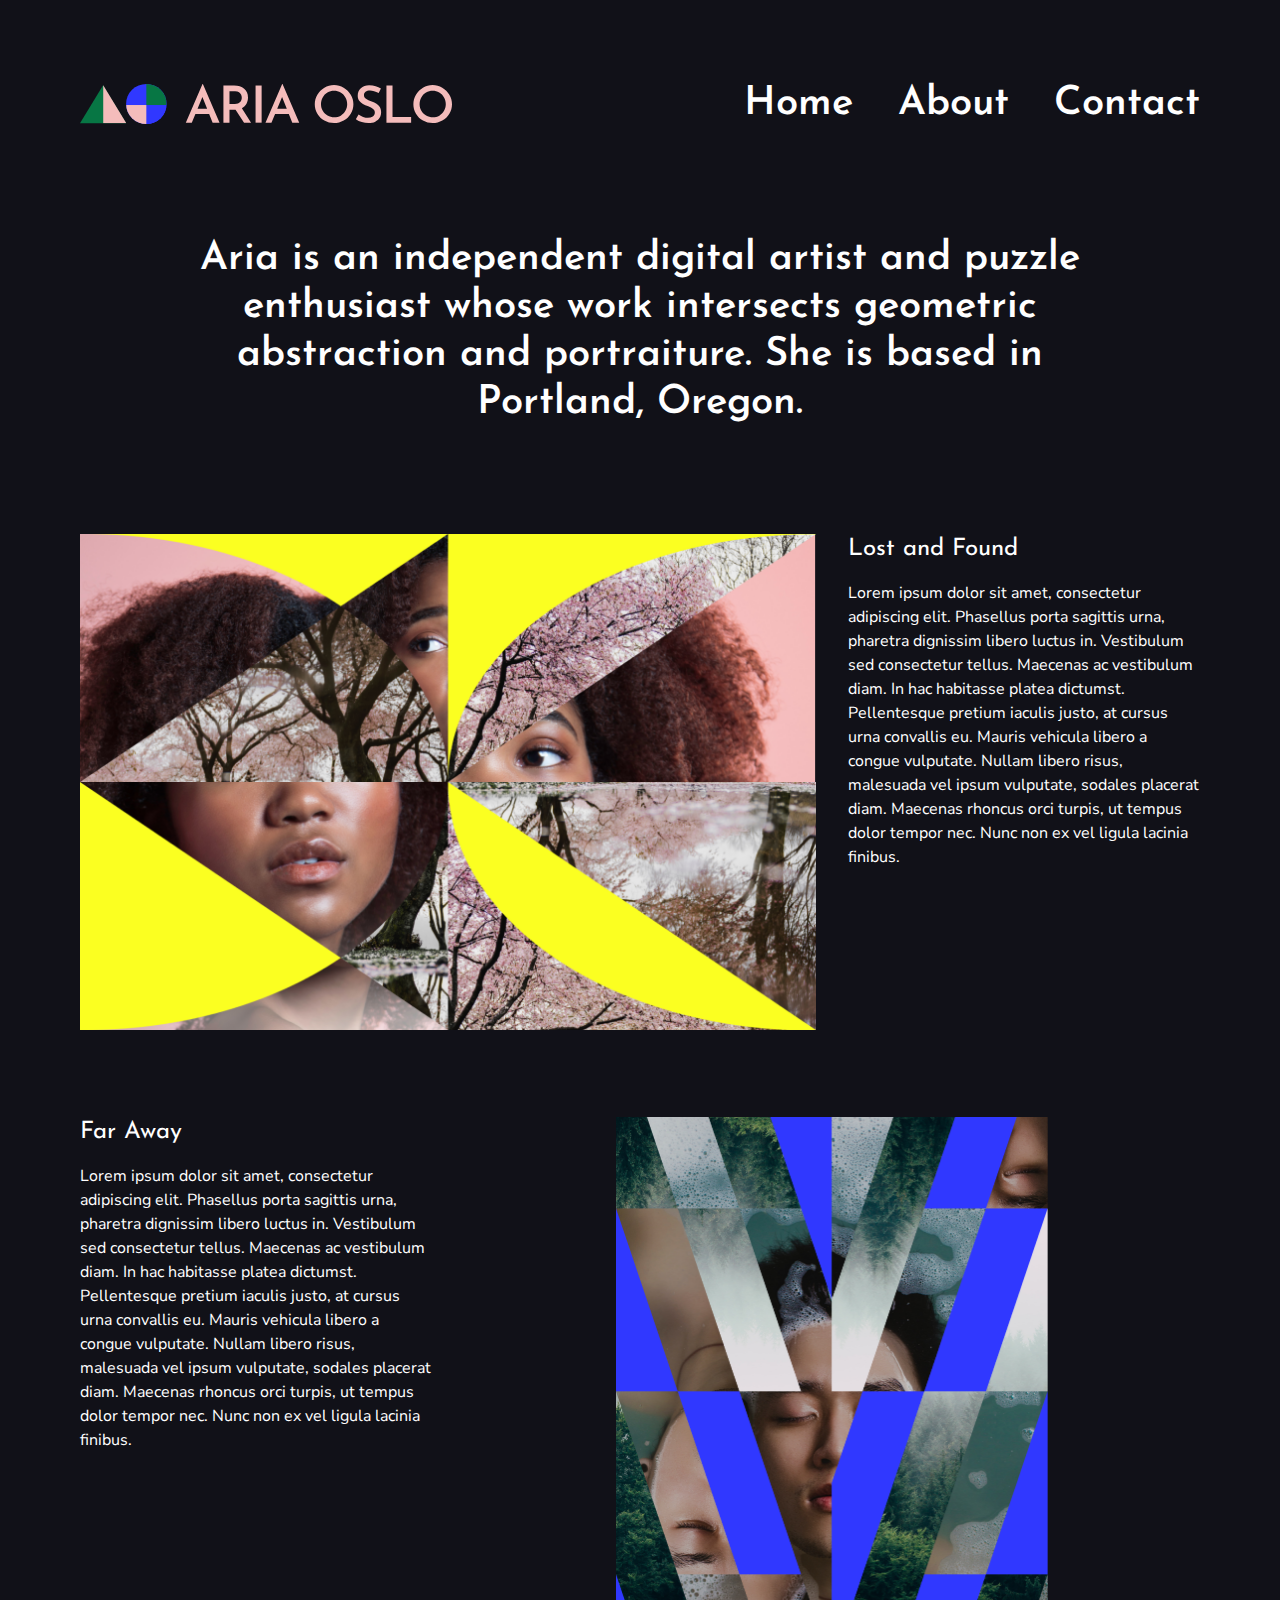
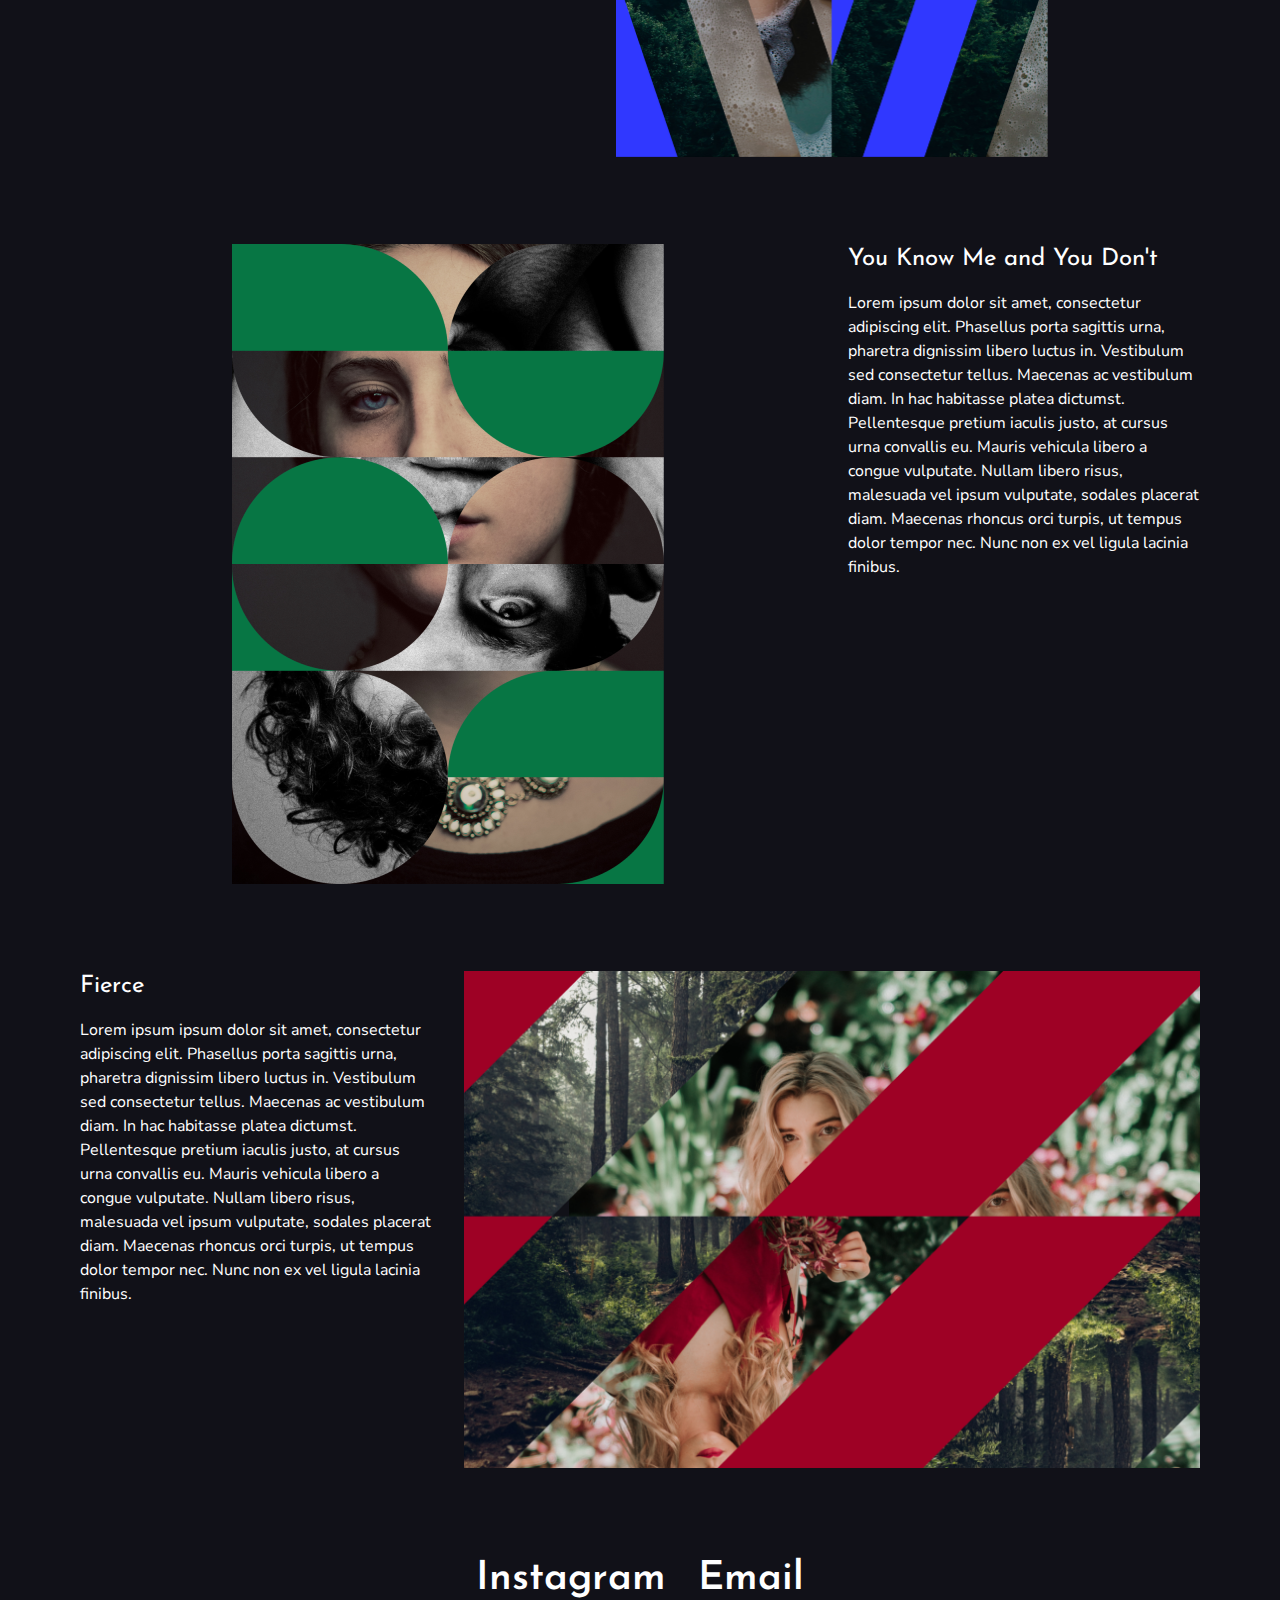
==== index.html @ 64ddd9f3 "comment out base css" ====
<!DOCTYPE html>
<html lang="en">
<head>
    <meta charset="UTF-8">
    <meta name="viewport" content="width=device-width, initial-scale=1.0">
    <title>Aria Oslo</title>
    <link rel="stylesheet" href="css/style.css">
    <!-- <link rel="stylesheet" href="css/_base.css"> -->
    <link rel="preconnect" href="https://fonts.googleapis.com">
    <link rel="preconnect" href="https://fonts.gstatic.com" crossorigin>
    <link href="https://fonts.googleapis.com/css2?family=Josefin+Sans:ital,wght@0,100..700;1,100..700&display=swap" rel="stylesheet">
    <link href="https://fonts.googleapis.com/css2?family=Nunito+Sans:ital,opsz,wght@0,6..12,200..1000;1,6..12,200..1000&display=swap" rel="stylesheet">
</head>
   
<body>
    <header>
        <img src="images/site-logo.svg" alt="Aria Oslo Logo">

        <nav>
            <a href="index.html">Home</a>
            <a href="about.html">About</a>  
            <a href="contact.html">Contact</a>
        </nav>

    </header>
    
    
    <section>
        <h1>Aria is an independent digital artist and puzzle enthusiast whose work intersects geometric abstraction and portraiture. She is based in Portland, Oregon.</h1>
    </section>

    <section class="project">
        <div class="artwork"><img src="images/lost-found.png"></div>
        <div class="description">
            <h2>Lost and Found</h2>
            <p>Lorem ipsum dolor sit amet, consectetur adipiscing elit. Phasellus porta sagittis urna, pharetra dignissim libero luctus in. Vestibulum sed consectetur tellus. Maecenas ac vestibulum diam. In hac habitasse platea dictumst. Pellentesque pretium iaculis justo, at cursus urna convallis eu. Mauris vehicula libero a congue vulputate. Nullam libero risus, malesuada vel ipsum vulputate, sodales placerat diam. Maecenas rhoncus orci turpis, ut tempus dolor tempor nec. Nunc non ex vel ligula lacinia finibus.</p>
        </div>
    </section>

    <section class="project project-alt">
        <div class="artwork"><img src="images/far-away.png"></div>
        <div class="description">
            <h2>Far Away</h2>
            <p>Lorem ipsum dolor sit amet, consectetur adipiscing elit. Phasellus porta sagittis urna, pharetra dignissim libero luctus in. Vestibulum sed consectetur tellus. Maecenas ac vestibulum diam. In hac habitasse platea dictumst. Pellentesque pretium iaculis justo, at cursus urna convallis eu. Mauris vehicula libero a congue vulputate. Nullam libero risus, malesuada vel ipsum vulputate, sodales placerat diam. Maecenas rhoncus orci turpis, ut tempus dolor tempor nec. Nunc non ex vel ligula lacinia finibus.</p>
        </div>
    </section>

    <section class="project">
        <div class="artwork"><img src="images/you-know-me.png"></div>
        <div class="description">
            <h2>You Know Me and You Don't</h2>
            <p>Lorem ipsum dolor sit amet, consectetur adipiscing elit. Phasellus porta sagittis urna, pharetra dignissim libero luctus in. Vestibulum sed consectetur tellus. Maecenas ac vestibulum diam. In hac habitasse platea dictumst. Pellentesque pretium iaculis justo, at cursus urna convallis eu. Mauris vehicula libero a congue vulputate. Nullam libero risus, malesuada vel ipsum vulputate, sodales placerat diam. Maecenas rhoncus orci turpis, ut tempus dolor tempor nec. Nunc non ex vel ligula lacinia finibus.</p>
        </div>
    </section>

    <section class="project project-alt">
        <div class="artwork"><img src="images/fierce.png"></div>
        <div class="description">
            <h2>Fierce</h2>
            <p>Lorem ipsum ipsum dolor sit amet, consectetur adipiscing elit. Phasellus porta sagittis urna, pharetra dignissim libero luctus in. Vestibulum sed consectetur tellus. Maecenas ac vestibulum diam. In hac habitasse platea dictumst. Pellentesque pretium iaculis justo, at cursus urna convallis eu. Mauris vehicula libero a congue vulputate. Nullam libero risus, malesuada vel ipsum vulputate, sodales placerat diam. Maecenas rhoncus orci turpis, ut tempus dolor tempor nec. Nunc non ex vel ligula lacinia finibus.</p>
        </div>
    </section>



    <footer>
        <a href="https://www.instagram.com/susannedevlin">Instagram</a>
        <a href="mailto:aria.oslo@gmail.com">Email</a>
    </footer>


</body>
</html>
---- css/style.css ----
body {
    font-family: Nunito Sans;
    font-size: 16px;
    line-height: 1.5;

    background-color: #111118;
    color: #ffffff;
    margin: 80px auto 48px auto;
    width: 1120px;
}

header {
    /* We are targetting the 'header' box. We want to give it a flexible layout. */
    display: flex;
    /* This is used to align up and down the page */
    align-items: center;
    /* this is used to equalize space between itens in the header e.g. the logo and the nav container */
    justify-content: space-between;
    /* This can be a row or a column. We're using a row for the header */
    /* flex-direction: row; */

}

h1, nav, footer {
    font-family: Josefin Sans;
    font-size: 40px;
    font-weight: 600;
    line-height: 1.2;
}

h2 {
    font-family: Josefin Sans;
    font-size: 24px;
    font-weight: 400;
    line-height: 1.3;
    margin: 0 0 16px 0;
}


a {
    color: #ffffff;
    text-decoration: none;
    margin: 0 0 0 32px;
    transition: color 0.3s;
}

a:hover {
    /* To select a state in css use a colon. This line impacts navs when they're in a hover state */
    color: #f4bcbb;
}

section {
    margin: 80px 0 80px 0;
    display: grid;
    /* This is based on Figma design. Gutter is 32, Grid is 12 columns, each one is exactly the same hence 1 fr  */
    grid-template-columns: repeat(12, 1fr);
    /* As above, this is the gutter */
    gap: 32px 32px;
    /* by default, grids will always go to the next line, but if there's space, this will squeeze things in */
    grid-auto-flow: dense;
}

section h1 {
    /* From Figma, we want this h1 to go across 10 columns and also start at column 2 and span across 10 */
    grid-column: 2 / span 10;
    text-align: center;
    /* Using background colour helps check the alignment and determine which column to start at */
    /* background-color: red; */
}

section.project div.artwork {
    grid-column: 1 / span 8;
    /* text-align is working here for the images */
    text-align: center;
}

section.project div.description {
    grid-column: 9 / span 4;
}

section.project img {
    max-width: 100%;
    max-height: 640px;
}

section.project-alt div.artwork {
    grid-column: 5 / span 8;
}

section.project-alt div.description {
    grid-column: 1 / span 4;
}

section.project-alt img {
    max-width: 100%;
    max-height: 640px;
}

section.about div.photo {
    grid-column: 1 / span 6;
}

section.about div.description {
    grid-column: 7 / span 6;
}

section.about img {
    max-width: 100%;
}

section.about h1 {
    margin: 0;
    text-align: left;
}

section.about p {
    margin: 16px 0 16px 0;
}

section.contact div.form {
    grid-column: 4 / span 6;
}

footer {
    display: flex;
    /* The below aligns items in the middle of the footer */
    align-items: center;
    /* The below aligns the content in the middle of the page*/
    justify-content: center;
}

footer a {
    /* This overrides the margin in the nav and makes it completely centered */
    /* We use 16px because it's half and half to equal the 32px in the margin */
    margin: 0 16px 0 16px;
}
---- css/_base.css ----
html, body, div, span, applet, object, iframe,
h1, h2, h3, h4, h5, h6, p, blockquote, pre,
a, abbr, acronym, address, big, cite, code,
del, dfn, em, img, ins, kbd, q, s, samp,
small, strike, strong, sub, sup, tt, var,
b, u, i, center,
dl, dt, dd, ol, ul, li,
fieldset, form, label, legend,
table, caption, tbody, tfoot, thead, tr, th, td,
article, aside, canvas, details, embed,
figure, figcaption, footer, header, hgroup,
menu, nav, output, ruby, section, summary,
time, mark, audio, video {
  margin: 0;
  padding: 0;
  border: 0;
  font-size: 100%;
  font: inherit;
  vertical-align: baseline;
}

article, aside, details, figcaption, figure,
footer, header, hgroup, menu, nav, section {
  display: block;
}
body {
  line-height: 1;
}
ol, ul {
  list-style: none;
}
blockquote, q {
  quotes: none;
}
blockquote:before, blockquote:after,
q:before, q:after {
  content: '';
  content: none;
}
table {
  border-collapse: collapse;
  border-spacing: 0;
}

img, iframe {
  vertical-align: bottom;
  max-width: 100%;
}

input, textarea, select {
  font: inherit;
}

* {
  -webkit-box-sizing: border-box;
  -moz-box-sizing: border-box;
  box-sizing: border-box;
  -webkit-font-smoothing: antialiased;
  -moz-osx-font-smoothing: grayscale;
  text-rendering: optimizeLegibility;
}
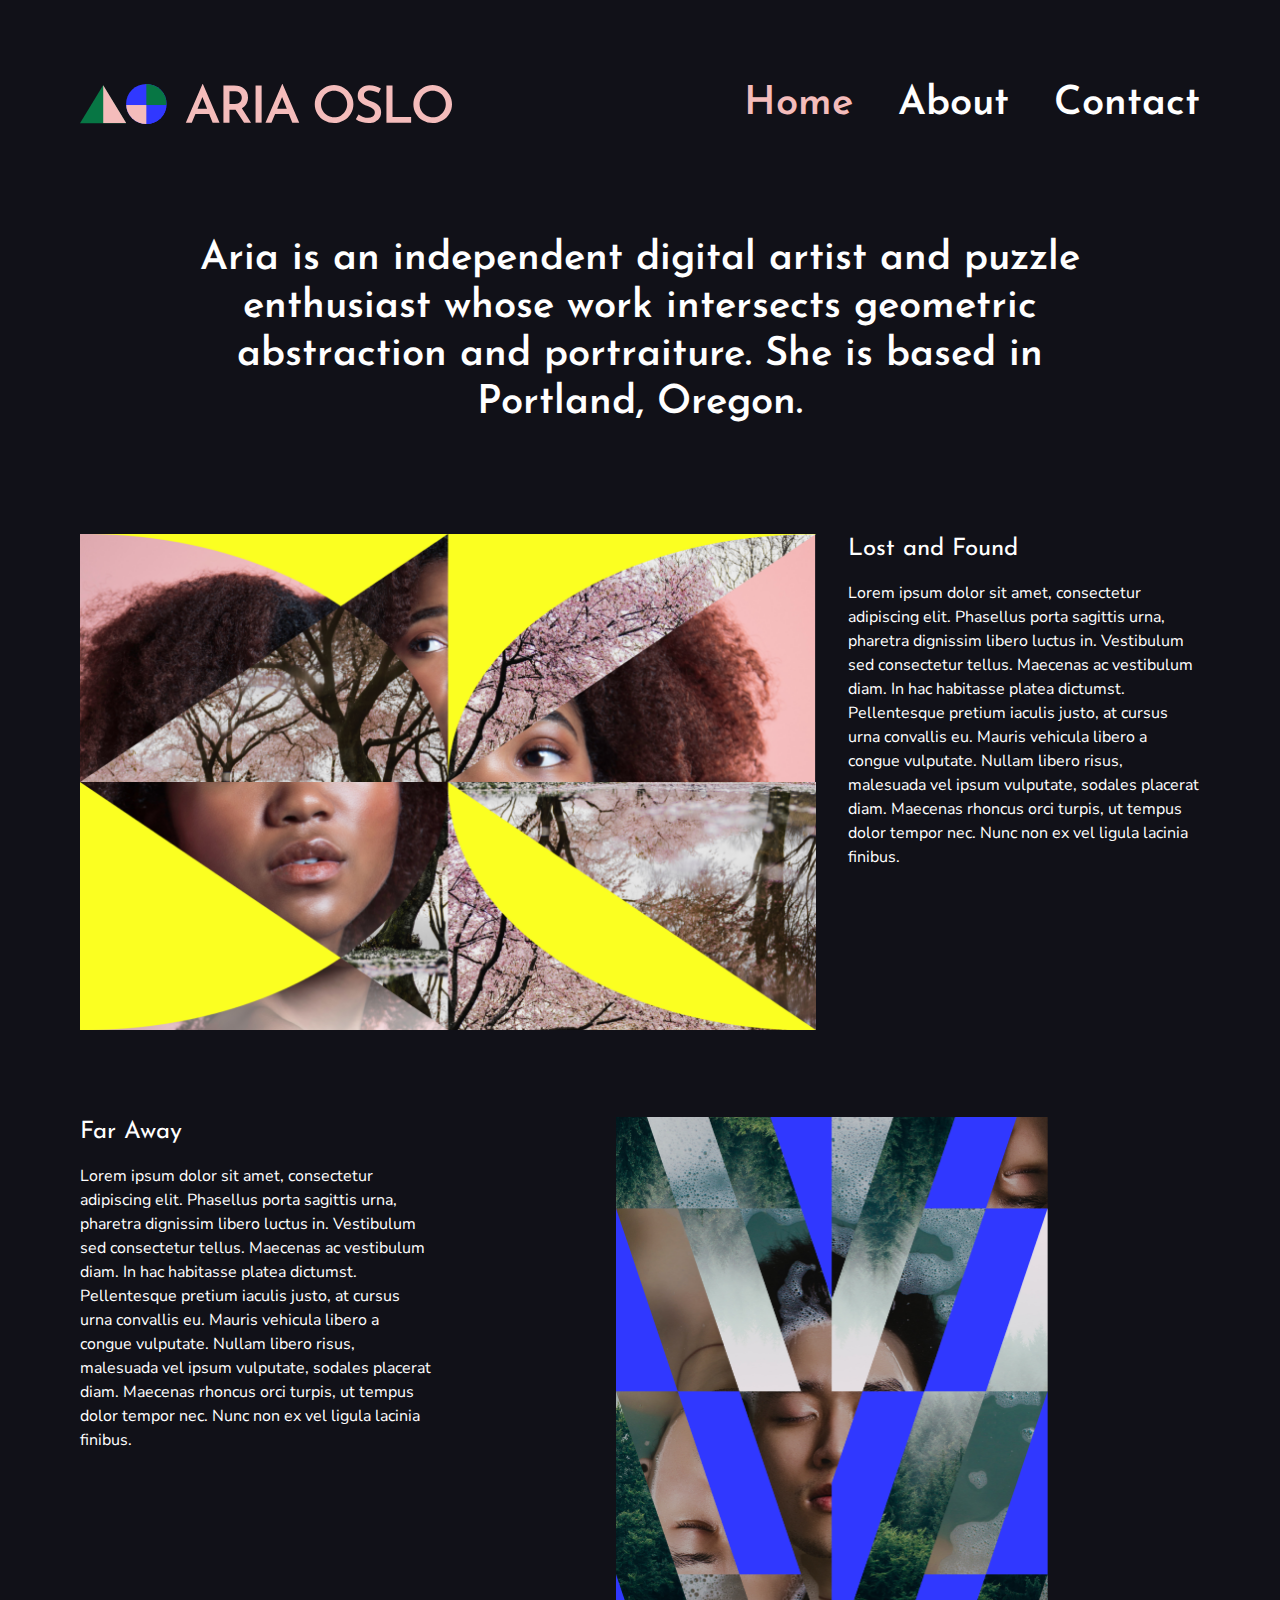
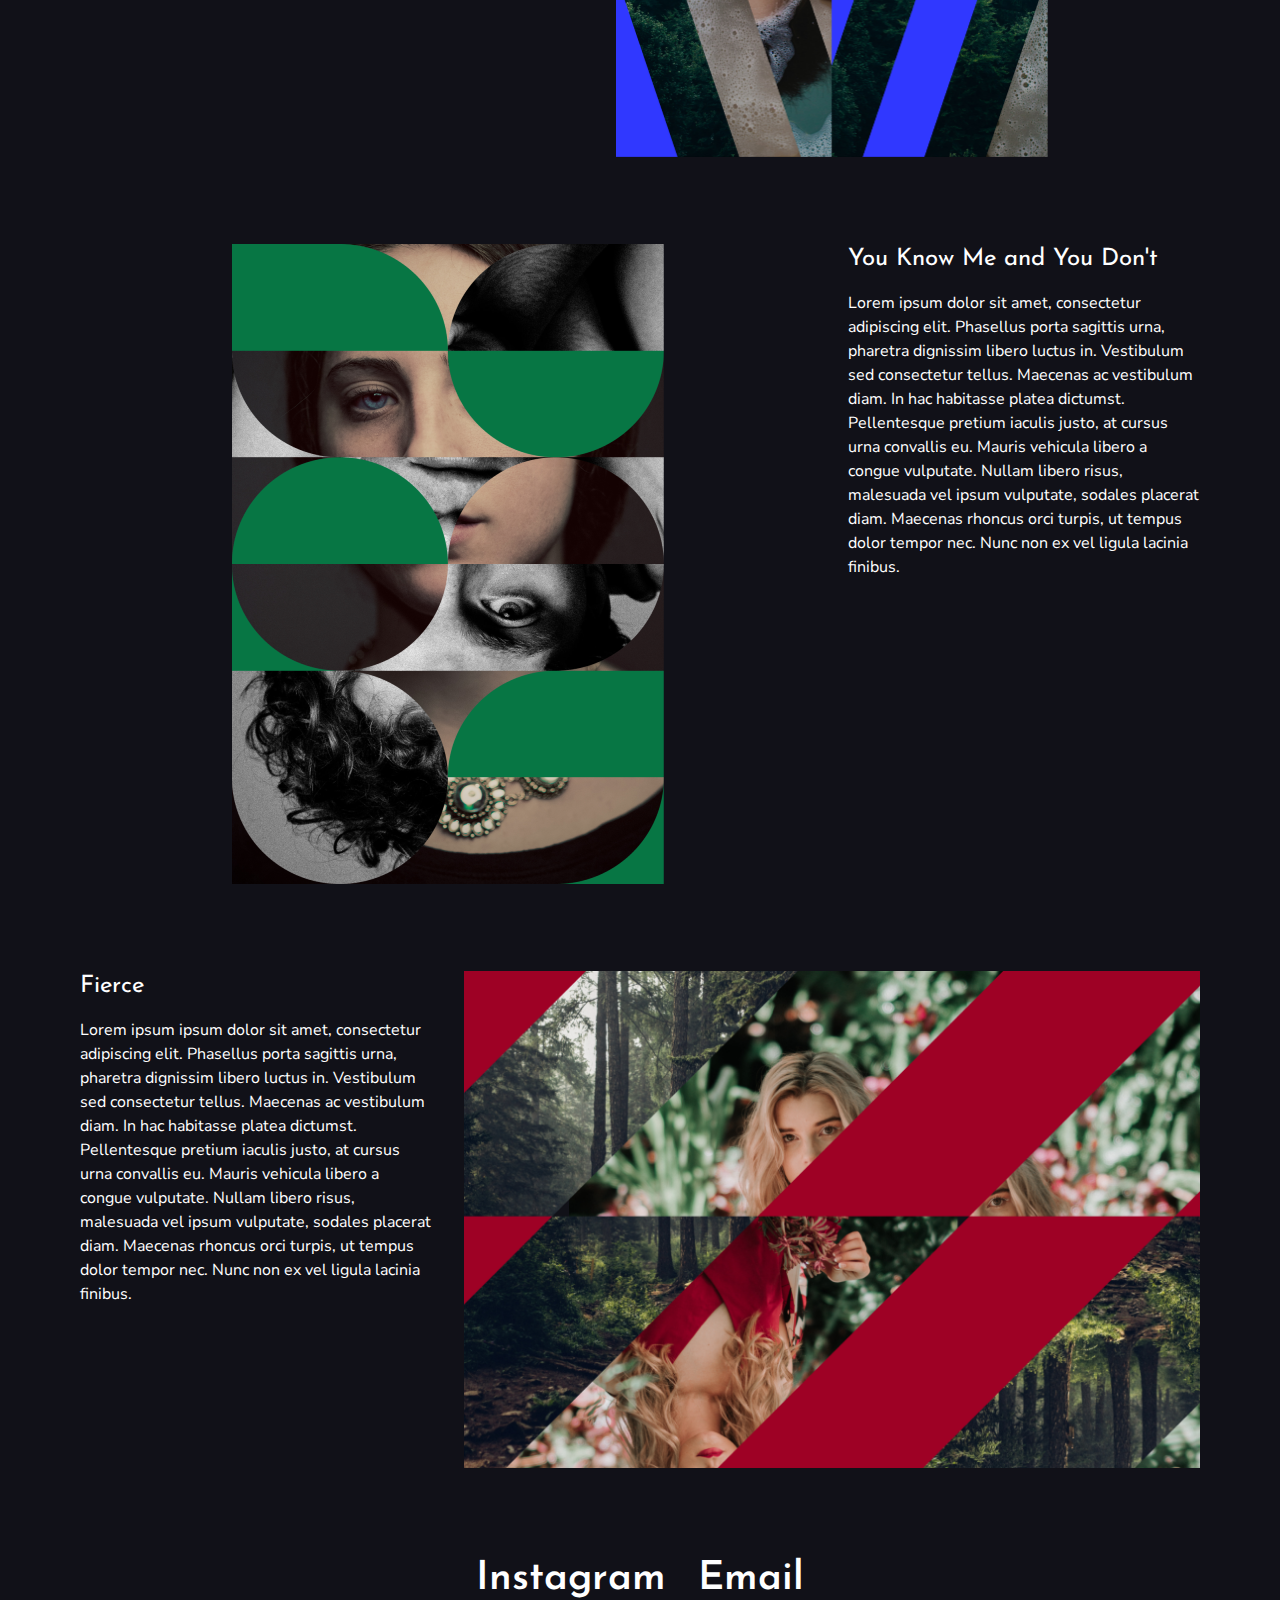
==== commit f46cb745: "update" ====
--- a/index.html
+++ b/index.html
@@ -17,7 +17,7 @@
         <img src="images/site-logo.svg" alt="Aria Oslo Logo">
 
         <nav>
-            <a href="index.html">Home</a>
+            <a href="index.html" class="selected">Home</a>
             <a href="about.html">About</a>  
             <a href="contact.html">Contact</a>
         </nav>
--- a/css/style.css
+++ b/css/style.css
@@ -44,7 +44,7 @@
     transition: color 0.3s;
 }
 
-a:hover {
+a:hover, a.selected {
     /* To select a state in css use a colon. This line impacts navs when they're in a hover state */
     color: #f4bcbb;
 }
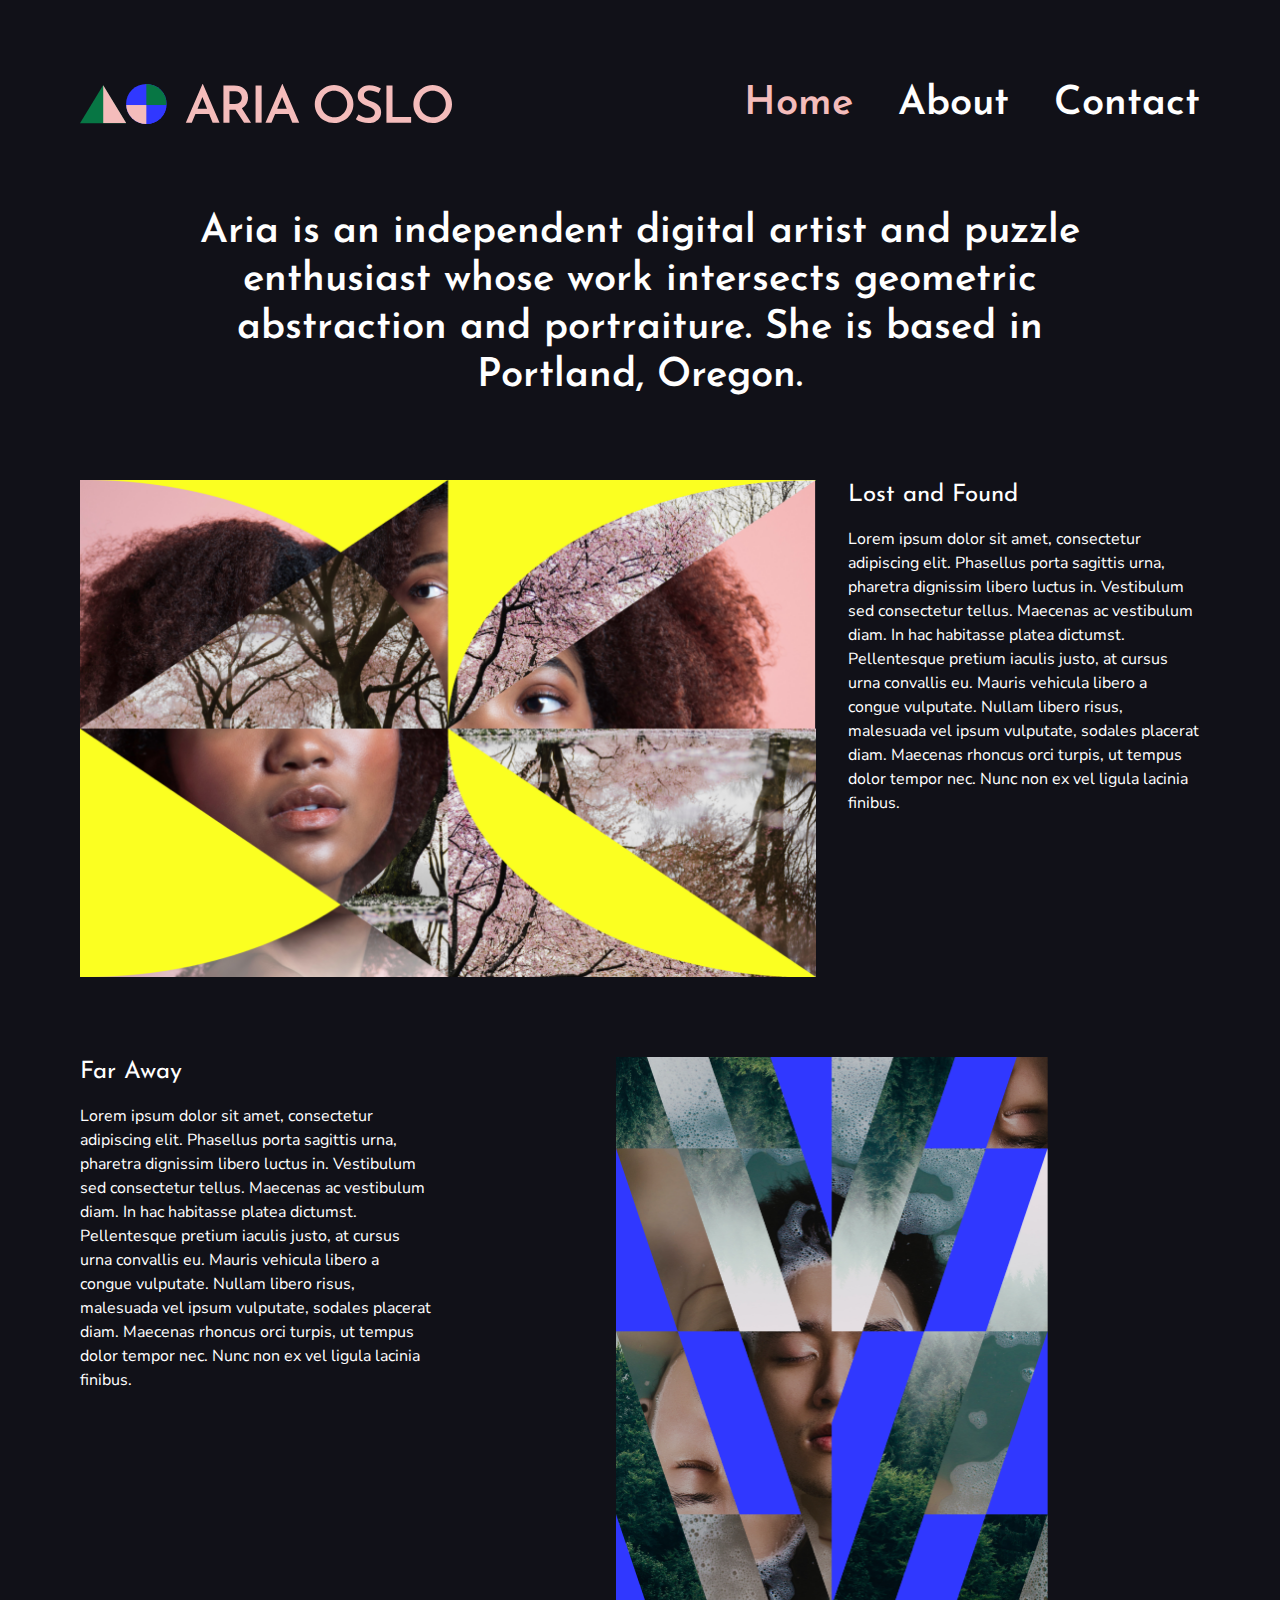
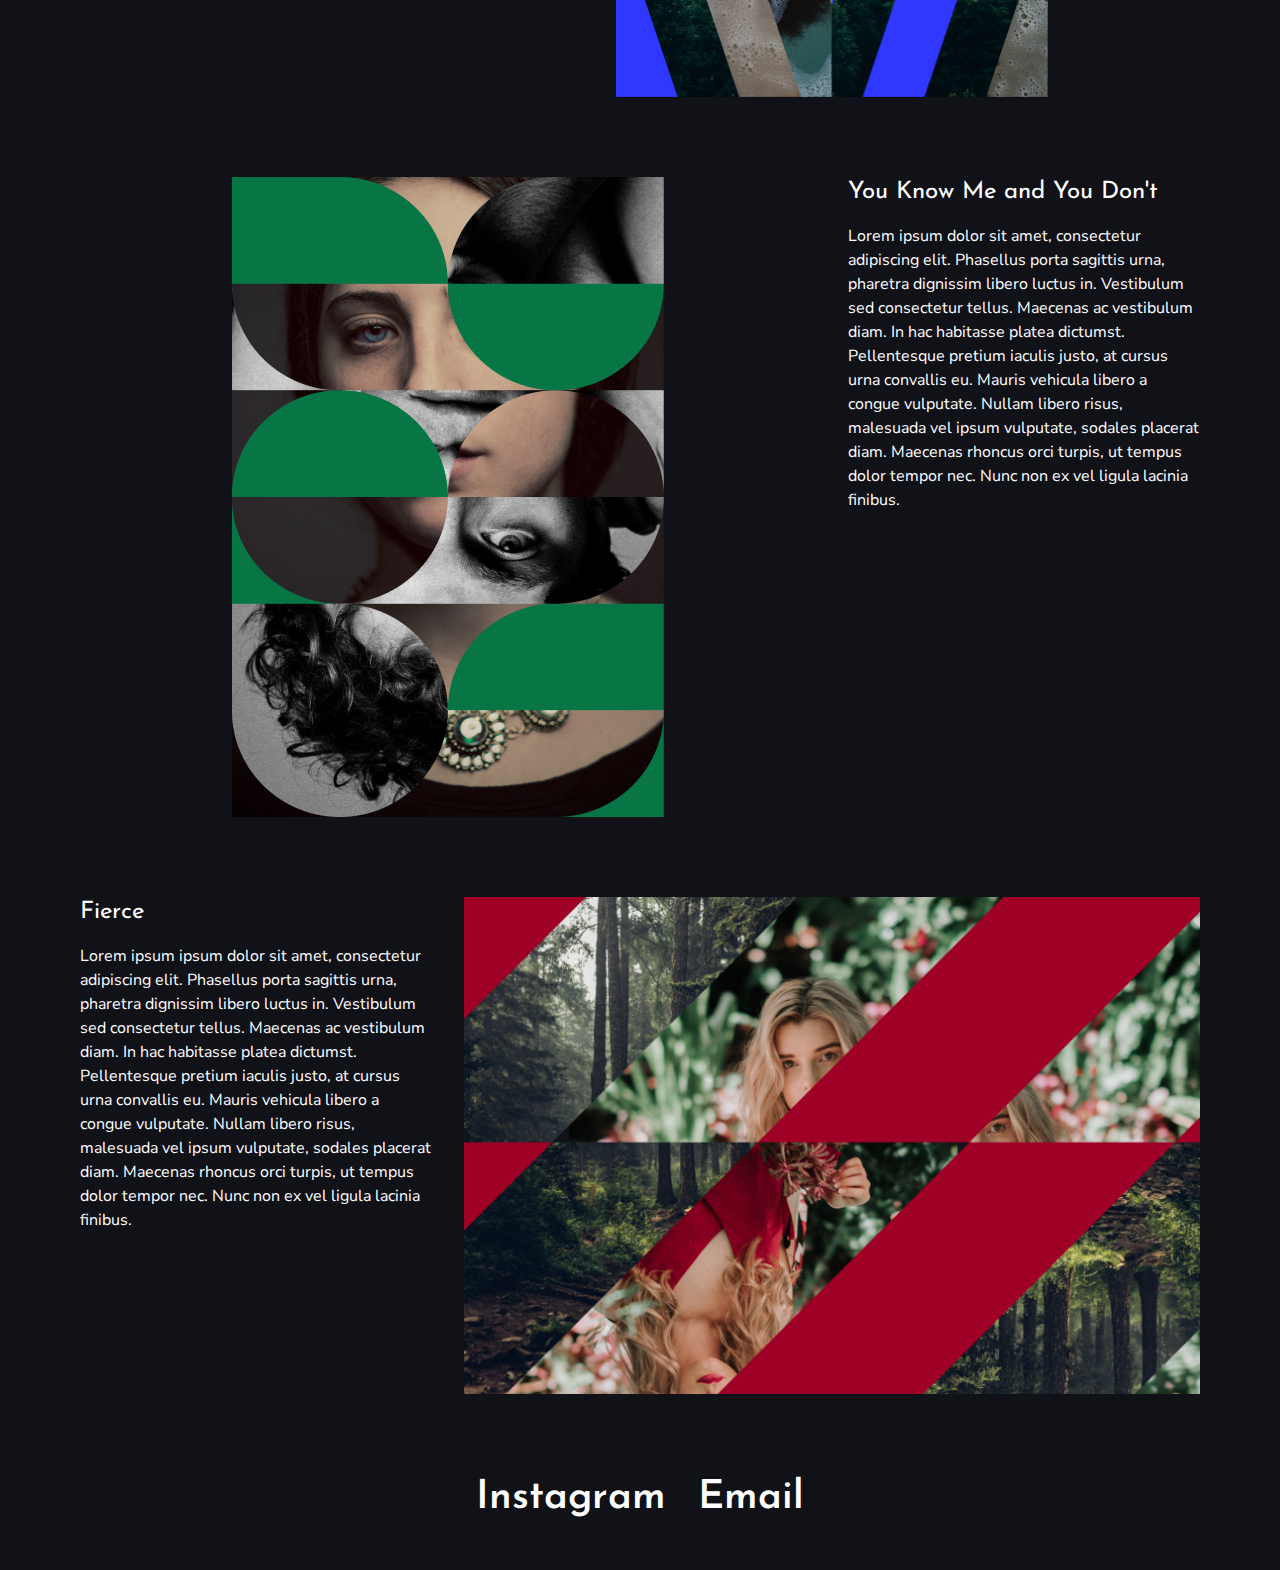
==== commit 1f6d78a1: "base sheet added back" ====
--- a/index.html
+++ b/index.html
@@ -4,6 +4,7 @@
     <meta charset="UTF-8">
     <meta name="viewport" content="width=device-width, initial-scale=1.0">
     <title>Aria Oslo</title>
+    <link rel="stylesheet" href="css/_base.css">
     <link rel="stylesheet" href="css/style.css">
     <!-- <link rel="stylesheet" href="css/_base.css"> -->
     <link rel="preconnect" href="https://fonts.googleapis.com">
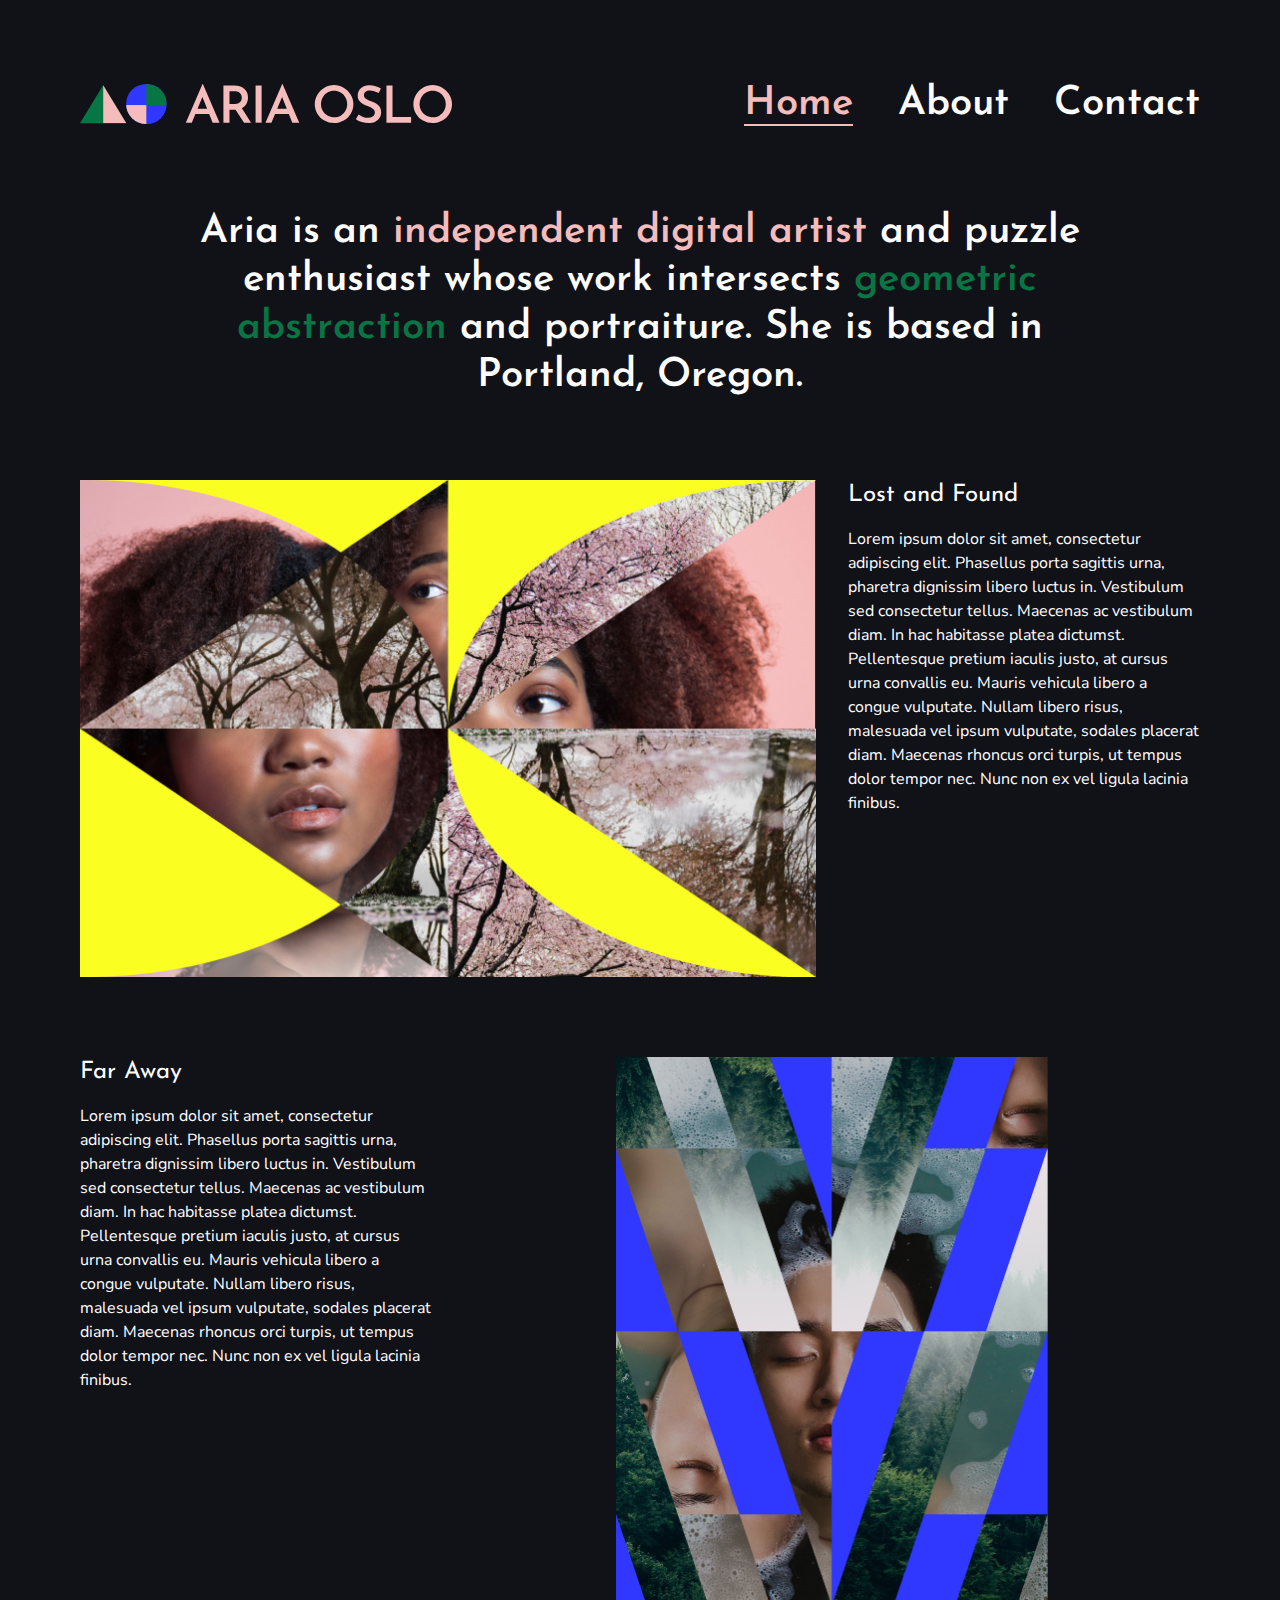
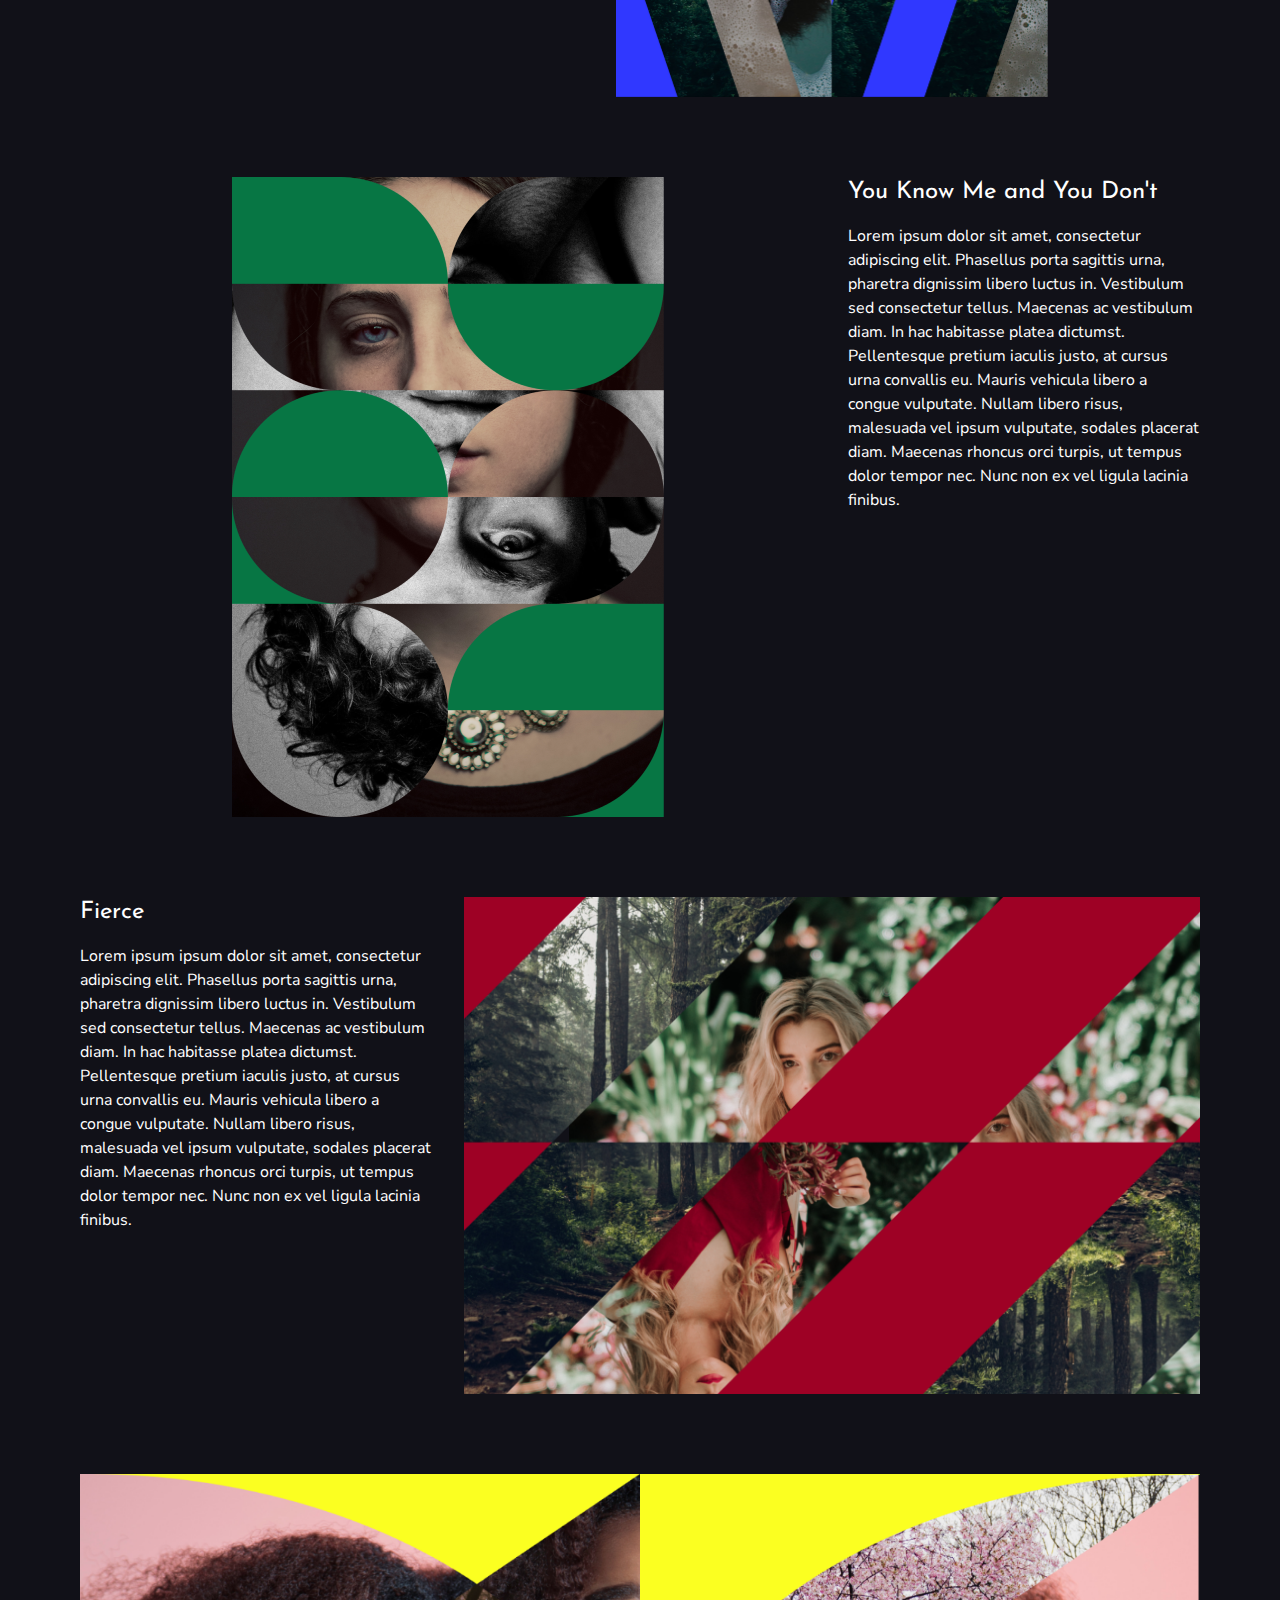
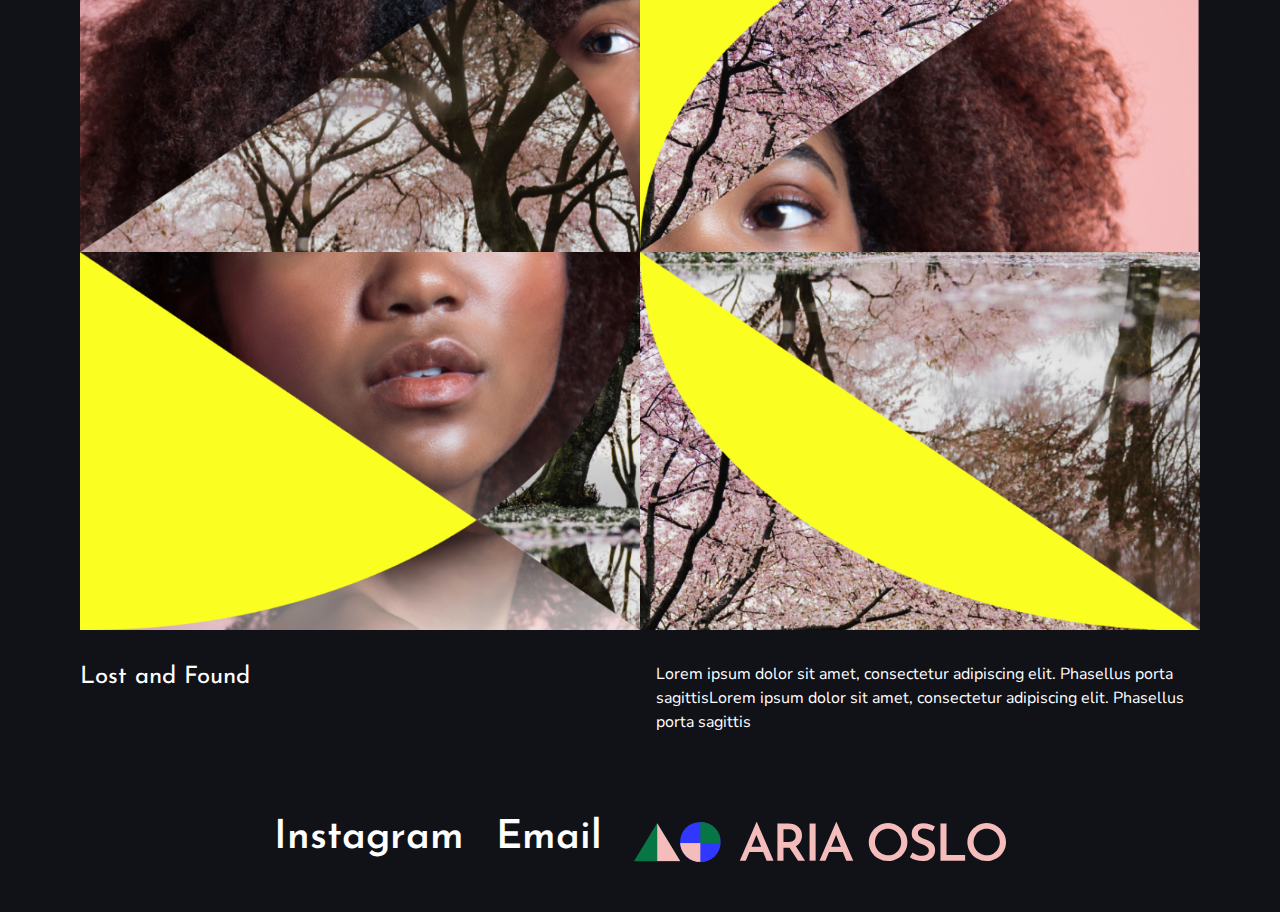
==== commit b418fc7a: "updates" ====
--- a/index.html
+++ b/index.html
@@ -27,7 +27,7 @@
     
     
     <section>
-        <h1>Aria is an independent digital artist and puzzle enthusiast whose work intersects geometric abstraction and portraiture. She is based in Portland, Oregon.</h1>
+        <h1>Aria is an <span>independent digital artist</span> and puzzle enthusiast whose work intersects <span class="geometric">geometric abstraction</span> and portraiture. She is based in Portland, Oregon.</h1>
     </section>
 
     <section class="project">
@@ -62,11 +62,25 @@
         </div>
     </section>
 
+    <!-- /* variation2 to group elements in 3, e.g. Alice's layout */ -->
+     <section class="alice-layout">
+        <img src="images/lost-found.png">
+        <h2>Lost and Found</h2>
+
+        <div>
+            <p>Lorem ipsum dolor sit amet, consectetur adipiscing elit. Phasellus porta sagittisLorem ipsum dolor sit amet, consectetur adipiscing elit. Phasellus porta sagittis</p>
+        </div>
+     </section>
+
 
 
     <footer>
         <a href="https://www.instagram.com/susannedevlin">Instagram</a>
         <a href="mailto:aria.oslo@gmail.com">Email</a>
+        <!-- variation3 change footer text to social icon -->
+        <a href="www.instagram.com">
+            <img src="images/site-logo.svg" alt="Instagram Icon">
+        </a>
     </footer>
 
 
--- a/css/style.css
+++ b/css/style.css
@@ -1,136 +1,270 @@
 body {
-    font-family: Nunito Sans;
-    font-size: 16px;
-    line-height: 1.5;
-
-    background-color: #111118;
-    color: #ffffff;
-    margin: 80px auto 48px auto;
-    width: 1120px;
+  font-family: Nunito Sans;
+  font-size: 16px;
+  line-height: 1.5;
+
+  background-color: #111118;
+  color: #ffffff;
+  margin: 80px auto 48px auto;
+  width: 1120px;
 }
 
 header {
-    /* We are targetting the 'header' box. We want to give it a flexible layout. */
+  /* We are targetting the 'header' box. We want to give it a flexible layout. */
+  display: flex;
+  /* This is used to align up and down the page */
+  align-items: center;
+  /* this is used to equalize space between itens in the header e.g. the logo and the nav container */
+  justify-content: space-between;
+  /* This can be a row or a column. We're using a row for the header */
+  /* flex-direction: row; */
+}
+
+h1,
+nav,
+footer {
+  font-family: Josefin Sans;
+  font-size: 40px;
+  font-weight: 600;
+  line-height: 1.2;
+}
+
+h1 span {
+  color: #f4bcbb;
+}
+
+h1 span.geometric {
+  color: #077644;
+}
+
+h2 {
+  font-family: Josefin Sans;
+  font-size: 24px;
+  font-weight: 400;
+  line-height: 1.3;
+  margin: 0 0 16px 0;
+}
+
+a {
+  color: #ffffff;
+  text-decoration: none;
+  margin: 0 0 0 32px;
+  transition: color 0.3s;
+  /* variation1 to add underline on links. the transition can be added to above using a comma */
+  border-bottom: 2px solid transparent;
+  transition: border-bottom 0.3s;
+}
+
+a:hover,
+a.selected {
+  /* To select a state in css use a colon. This line impacts navs when they're in a hover state */
+  color: #f4bcbb;
+  /* variation1 to add underline on links */
+  border-bottom: 2px solid #f4bcbb;
+}
+
+section {
+  margin: 80px 0 80px 0;
+  display: grid;
+  /* This is based on Figma design. Gutter is 32, Grid is 12 columns, each one is exactly the same hence 1 fr  */
+  grid-template-columns: repeat(12, 1fr);
+  /* As above, this is the gutter */
+  gap: 32px 32px;
+  /* by default, grids will always go to the next line, but if there's space, this will squeeze things in */
+  grid-auto-flow: dense;
+}
+
+section h1 {
+  /* From Figma, we want this h1 to go across 10 columns and also start at column 2 and span across 10 */
+  grid-column: 2 / span 10;
+  text-align: center;
+  /* Using background colour helps check the alignment and determine which column to start at */
+  /* background-color: red; */
+}
+
+section.project div.artwork {
+  grid-column: 1 / span 8;
+  /* text-align is working here for the images */
+  text-align: center;
+}
+
+section.project div.description {
+  grid-column: 9 / span 4;
+}
+
+section.project img {
+  max-width: 100%;
+  max-height: 640px;
+}
+
+section.project-alt div.artwork {
+  grid-column: 5 / span 8;
+}
+
+section.project-alt div.description {
+  grid-column: 1 / span 4;
+}
+
+section.project-alt img {
+  max-width: 100%;
+  max-height: 640px;
+}
+
+section.about div.photo {
+  grid-column: 1 / span 6;
+}
+
+section.about div.description {
+  grid-column: 7 / span 6;
+}
+
+section.about img {
+  max-width: 100%;
+}
+
+section.about h1 {
+  margin: 0;
+  text-align: left;
+}
+
+section.about p {
+  margin: 16px 0 16px 0;
+}
+
+section.contact div.form {
+  grid-column: 4 / span 6;
+}
+
+section.contact h1 {
+  text-align: left;
+}
+
+section.alice-layout img {
+  grid-column: 1 / span 12;
+}
+
+section.alice-layout h2 {
+  grid-column: 1 / span 4;
+}
+
+section.alice-layout div {
+  grid-column: 7 / span 6;
+}
+
+footer {
+  display: flex;
+  /* The below aligns items in the middle of the footer */
+  align-items: center;
+  /* The below aligns the content in the middle of the page*/
+  justify-content: center;
+}
+
+footer a {
+  /* This overrides the margin in the nav and makes it completely centered */
+  /* We use 16px because it's half and half to equal the 32px in the margin */
+  margin: 0 16px 0 16px;
+}
+
+input,
+textarea {
+  width: 100%;
+  background-color: #111118;
+  border: 2px solid #ffffff;
+  color: #ffffff;
+  padding: 8px 16px;
+}
+
+label {
+  display: block;
+  margin: 16px 0;
+}
+
+textarea {
+  height: 320px;
+}
+
+button {
+  background-color: salmon;
+  border: none;
+  font-size: 24px;
+  font-family: Josefin Sans;
+  padding: 8px 16px;
+}
+
+input:focus,
+textarea:focus {
+  border: 2px solid salmon;
+}
+
+@media (max-width: 1248px) {
+  /* Put media queries at the bottom of css stylesheet so that they override what's on top. *Cascading */
+  /* The code inside the brackets is doing a 'check'. For example, if the screen size is less than 600px */
+  body {
+    width: auto;
+    margin: 80px 64px 48px 64px;
+  }
+
+  h1,
+  nav,
+  footer {
+    font-size: 24px;
+  }
+}
+
+@media (max-width: 920px) {
+  header {
+    flex-direction: column;
+  }
+
+  nav {
+    margin: 24px 0 0 0;
+  }
+
+  header img {
+    max-width: 300px;
+  }
+
+  header a {
+    margin: 0 16px 0 16px;
+  }
+}
+
+@media (max-width: 660px) {
+  nav a {
+    margin: 8px 0 0 0;
+  }
+
+  section {
+    grid-template-columns: repeat(4, 1fr);
+    gap: 24px 24px;
+    margin: 64px 0 64px 0;
+  }
+
+  section h1,
+  section.project div.artwork,
+  section.project div.description,
+  section.project-alt div.artwork,
+  section.project-alt div.description,
+  section.about div.photo,
+  section.about div.description,
+  section.contact div.form {
+    grid-column: 1 / span 4;
+  }
+}
+
+@media (max-width: 500px) {
+  body {
+    margin: 40px 32px 32px 32px;
+  }
+
+  header img {
+    width: 100%;
+  }
+
+  nav {
     display: flex;
-    /* This is used to align up and down the page */
+    flex-direction: column;
     align-items: center;
-    /* this is used to equalize space between itens in the header e.g. the logo and the nav container */
-    justify-content: space-between;
-    /* This can be a row or a column. We're using a row for the header */
-    /* flex-direction: row; */
-
-}
-
-h1, nav, footer {
-    font-family: Josefin Sans;
-    font-size: 40px;
-    font-weight: 600;
-    line-height: 1.2;
-}
-
-h2 {
-    font-family: Josefin Sans;
-    font-size: 24px;
-    font-weight: 400;
-    line-height: 1.3;
-    margin: 0 0 16px 0;
-}
-
-
-a {
-    color: #ffffff;
-    text-decoration: none;
-    margin: 0 0 0 32px;
-    transition: color 0.3s;
-}
-
-a:hover, a.selected {
-    /* To select a state in css use a colon. This line impacts navs when they're in a hover state */
-    color: #f4bcbb;
-}
-
-section {
-    margin: 80px 0 80px 0;
-    display: grid;
-    /* This is based on Figma design. Gutter is 32, Grid is 12 columns, each one is exactly the same hence 1 fr  */
-    grid-template-columns: repeat(12, 1fr);
-    /* As above, this is the gutter */
-    gap: 32px 32px;
-    /* by default, grids will always go to the next line, but if there's space, this will squeeze things in */
-    grid-auto-flow: dense;
-}
-
-section h1 {
-    /* From Figma, we want this h1 to go across 10 columns and also start at column 2 and span across 10 */
-    grid-column: 2 / span 10;
-    text-align: center;
-    /* Using background colour helps check the alignment and determine which column to start at */
-    /* background-color: red; */
-}
-
-section.project div.artwork {
-    grid-column: 1 / span 8;
-    /* text-align is working here for the images */
-    text-align: center;
-}
-
-section.project div.description {
-    grid-column: 9 / span 4;
-}
-
-section.project img {
-    max-width: 100%;
-    max-height: 640px;
-}
-
-section.project-alt div.artwork {
-    grid-column: 5 / span 8;
-}
-
-section.project-alt div.description {
-    grid-column: 1 / span 4;
-}
-
-section.project-alt img {
-    max-width: 100%;
-    max-height: 640px;
-}
-
-section.about div.photo {
-    grid-column: 1 / span 6;
-}
-
-section.about div.description {
-    grid-column: 7 / span 6;
-}
-
-section.about img {
-    max-width: 100%;
-}
-
-section.about h1 {
-    margin: 0;
-    text-align: left;
-}
-
-section.about p {
-    margin: 16px 0 16px 0;
-}
-
-section.contact div.form {
-    grid-column: 4 / span 6;
-}
-
-footer {
-    display: flex;
-    /* The below aligns items in the middle of the footer */
-    align-items: center;
-    /* The below aligns the content in the middle of the page*/
     justify-content: center;
-}
-
-footer a {
-    /* This overrides the margin in the nav and makes it completely centered */
-    /* We use 16px because it's half and half to equal the 32px in the margin */
-    margin: 0 16px 0 16px;
-}+  }
+}
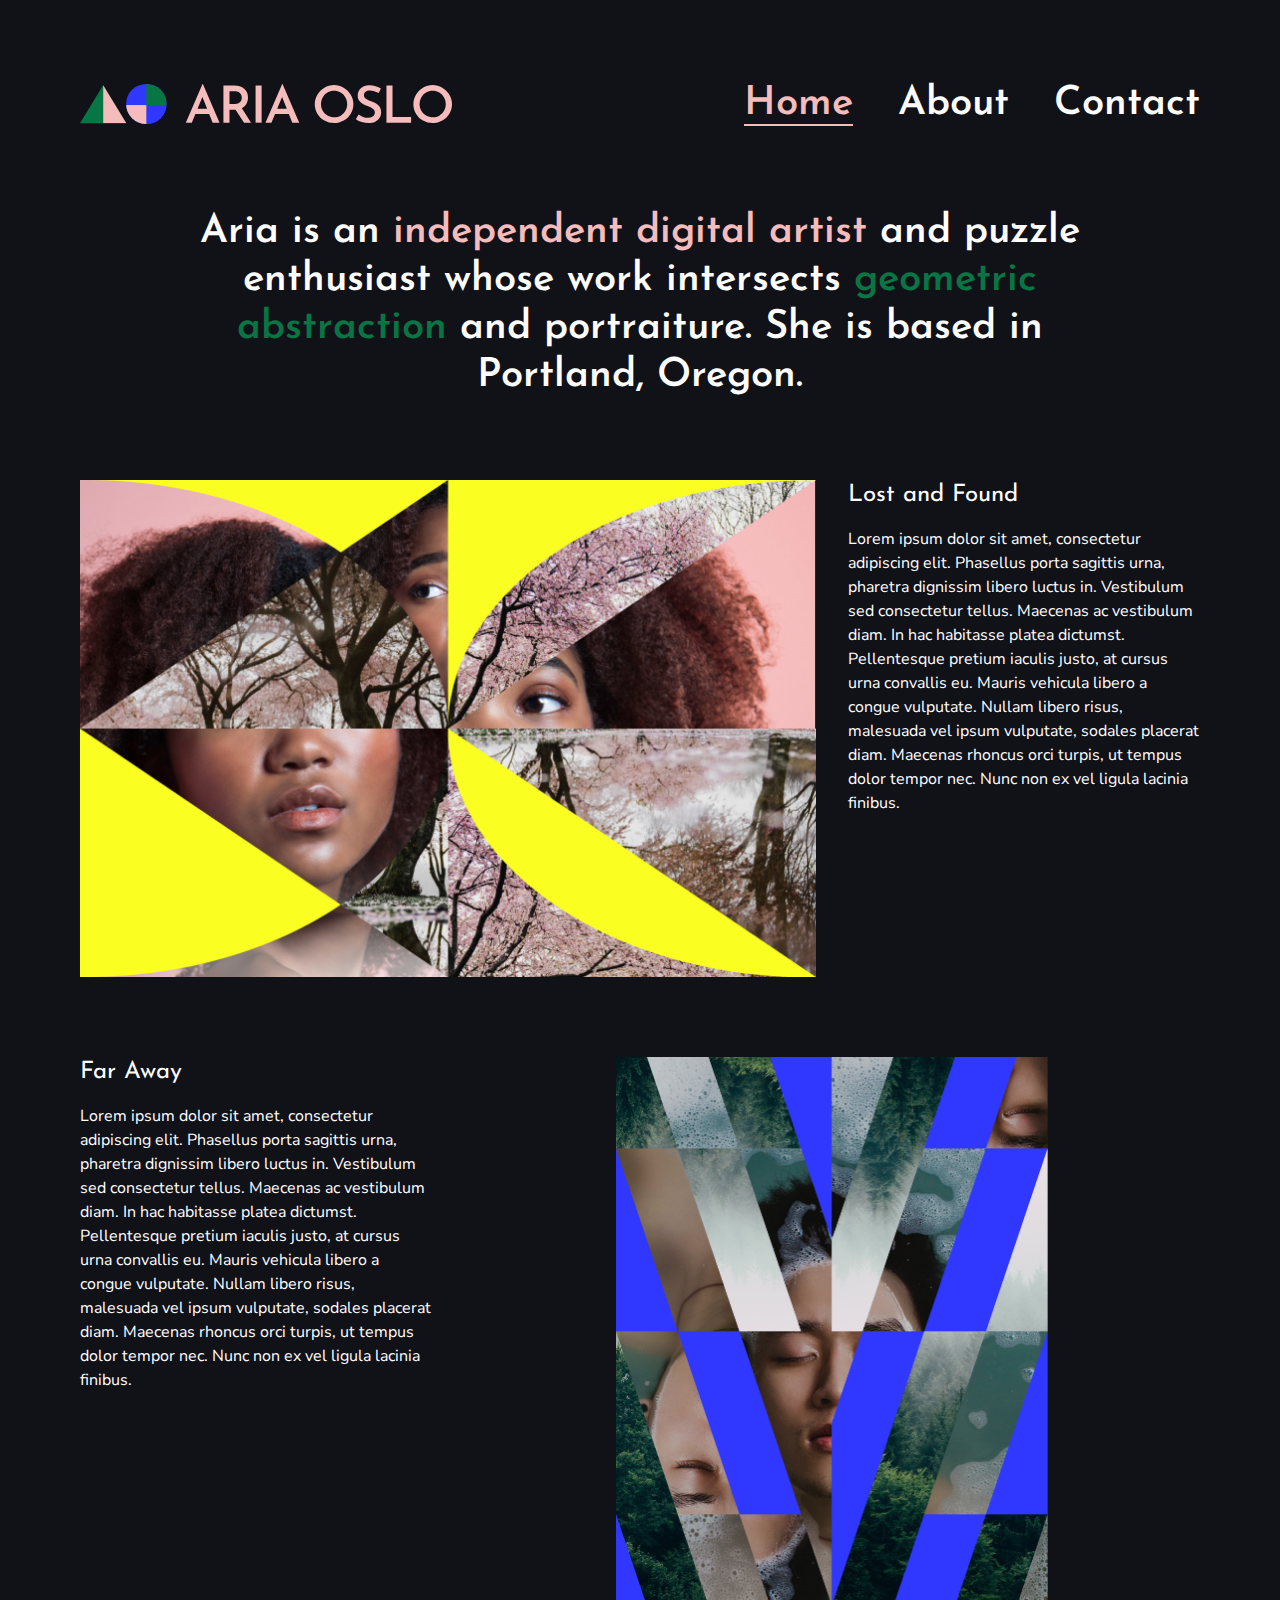
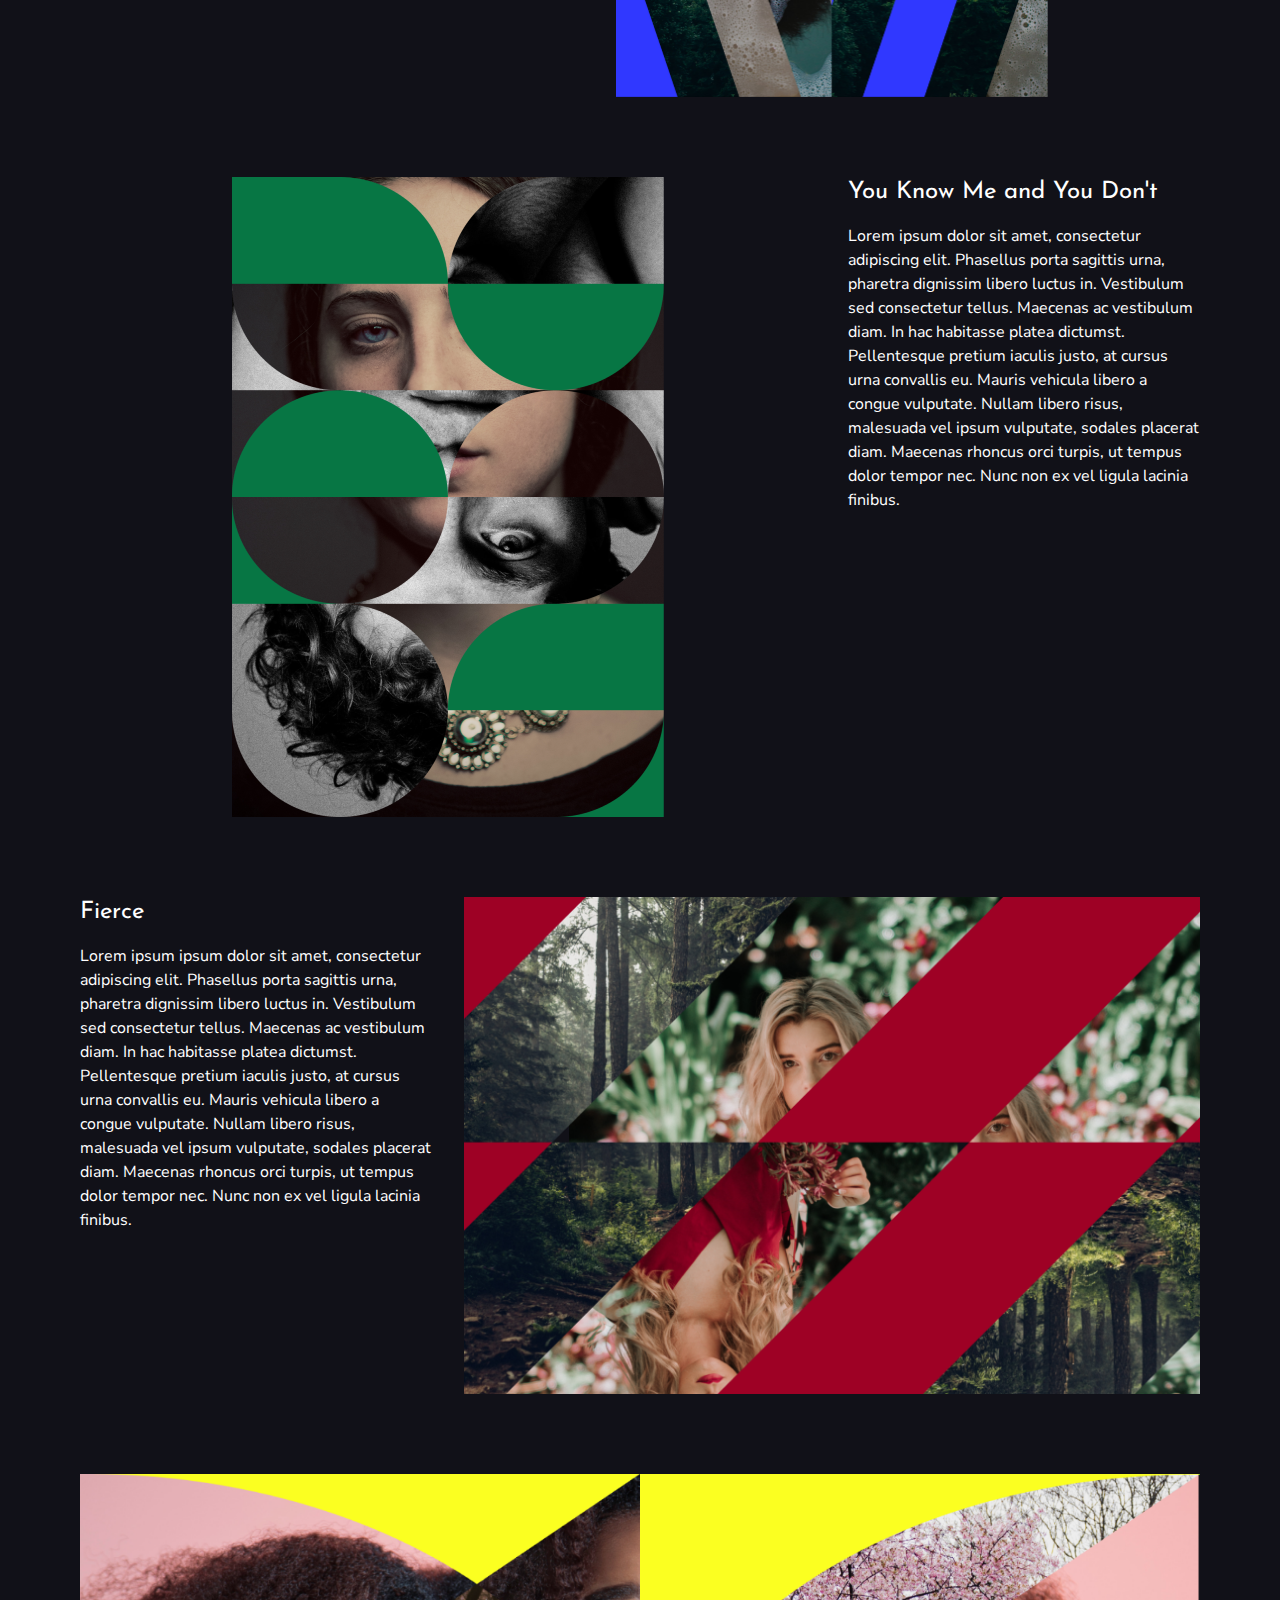
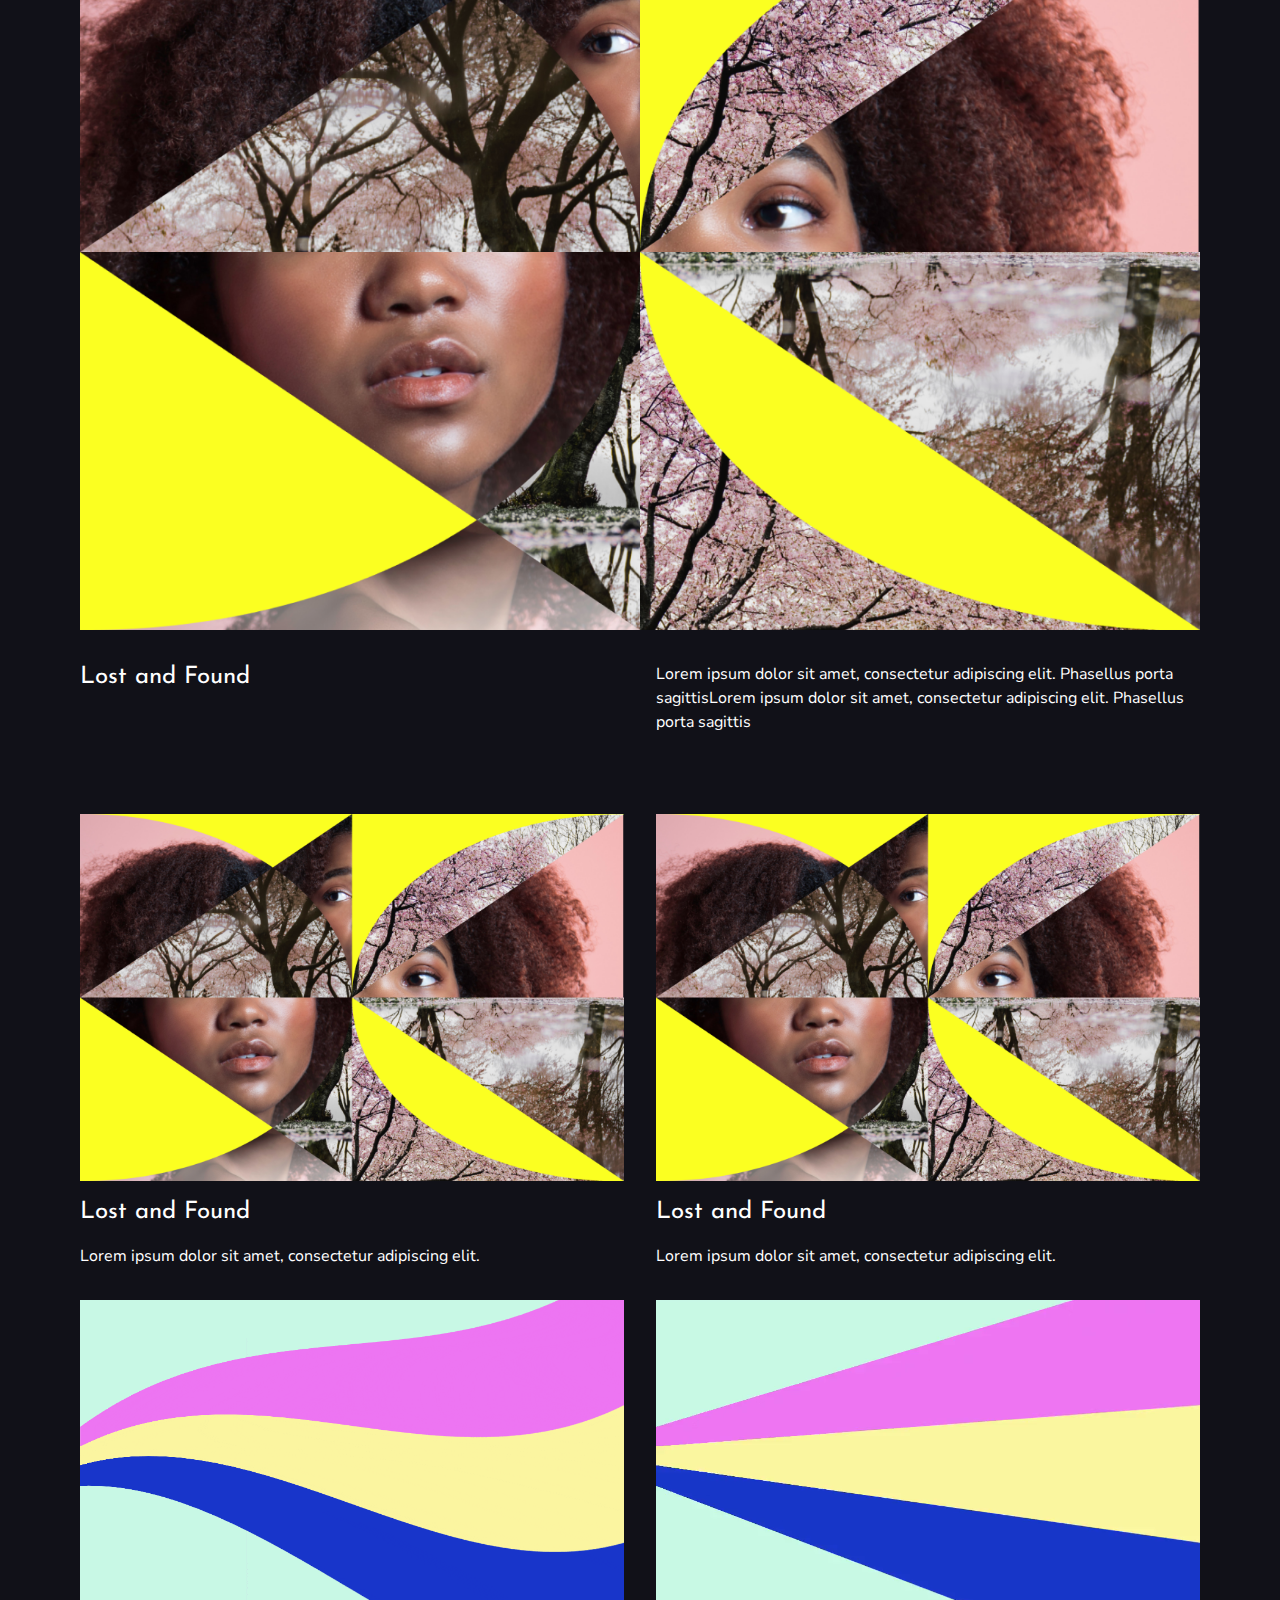
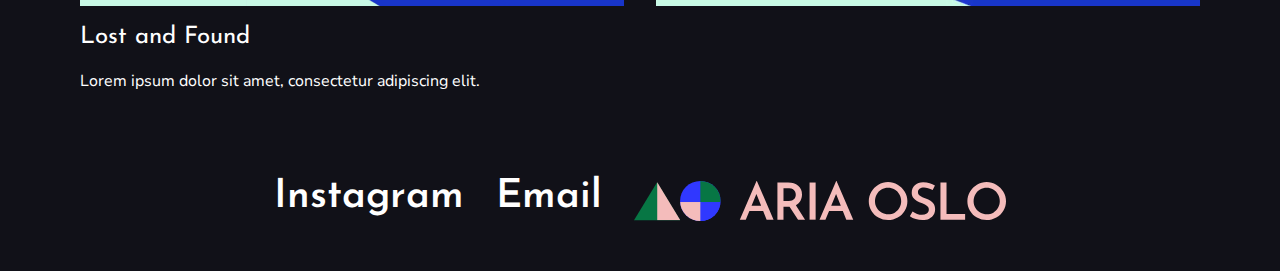
==== commit baf5526a: "media files added" ====
--- a/index.html
+++ b/index.html
@@ -28,6 +28,7 @@
     
     <section>
         <h1>Aria is an <span>independent digital artist</span> and puzzle enthusiast whose work intersects <span class="geometric">geometric abstraction</span> and portraiture. She is based in Portland, Oregon.</h1>
+    <!-- variation4 - adding span tags to different pieces of text to highlight them -->
     </section>
 
     <section class="project">
@@ -72,6 +73,35 @@
         </div>
      </section>
 
+     <!-- variation5 - grid layout -->
+      <section class="jaclyn-layout">
+            <div>
+                <img src="images/lost-found.png">
+                <h2>Lost and Found</h2>
+                <p>Lorem ipsum dolor sit amet, consectetur adipiscing elit.</p>
+            </div>
+
+            <div>
+                <img src="images/lost-found.png">
+                <h2>Lost and Found</h2>
+                <p>Lorem ipsum dolor sit amet, consectetur adipiscing elit.</p>
+            </div>
+
+            <!-- variation6: videos and gifs -->
+            <div>
+                <img src="Videos/animatedImage_conniePatterns.gif">
+                <h2>Lost and Found</h2>
+                <p>Lorem ipsum dolor sit amet, consectetur adipiscing elit.</p>
+            </div>
+
+            <div>
+                <video src="Videos/animatedImage_conniePatterns.mp4" autoplay playsinline loop muted>
+                <h2>Lost and Found</h2>
+                <p>Lorem ipsum dolor sit amet, consectetur adipiscing elit.</p>
+            </div>
+
+      </section>
+
 
 
     <footer>
--- a/css/style.css
+++ b/css/style.css
@@ -151,6 +151,18 @@
   grid-column: 7 / span 6;
 }
 
+section.jaclyn-layout div {
+  grid-column: span 6;
+}
+
+section.jaclyn-layout h2 {
+  margin: 16px 0;
+}
+
+video {
+  max-width: 100%;
+}
+
 footer {
   display: flex;
   /* The below aligns items in the middle of the footer */
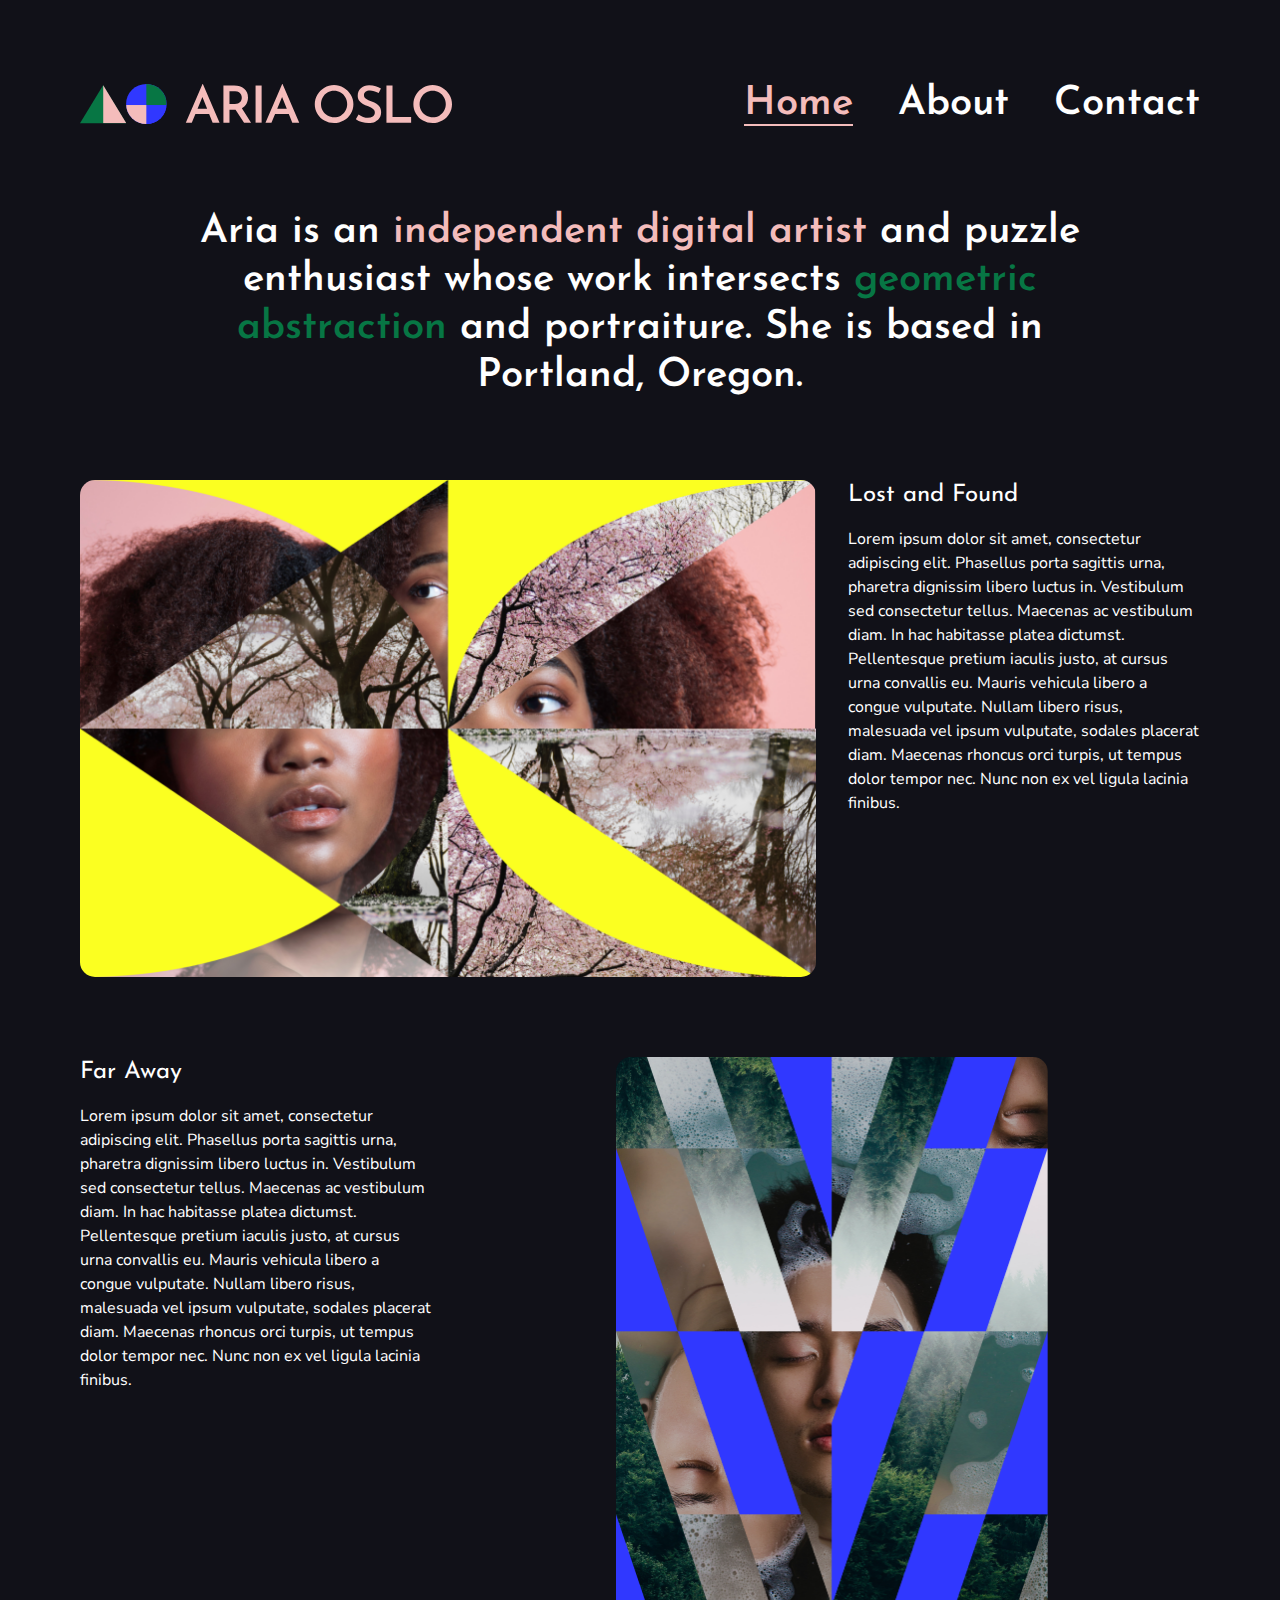
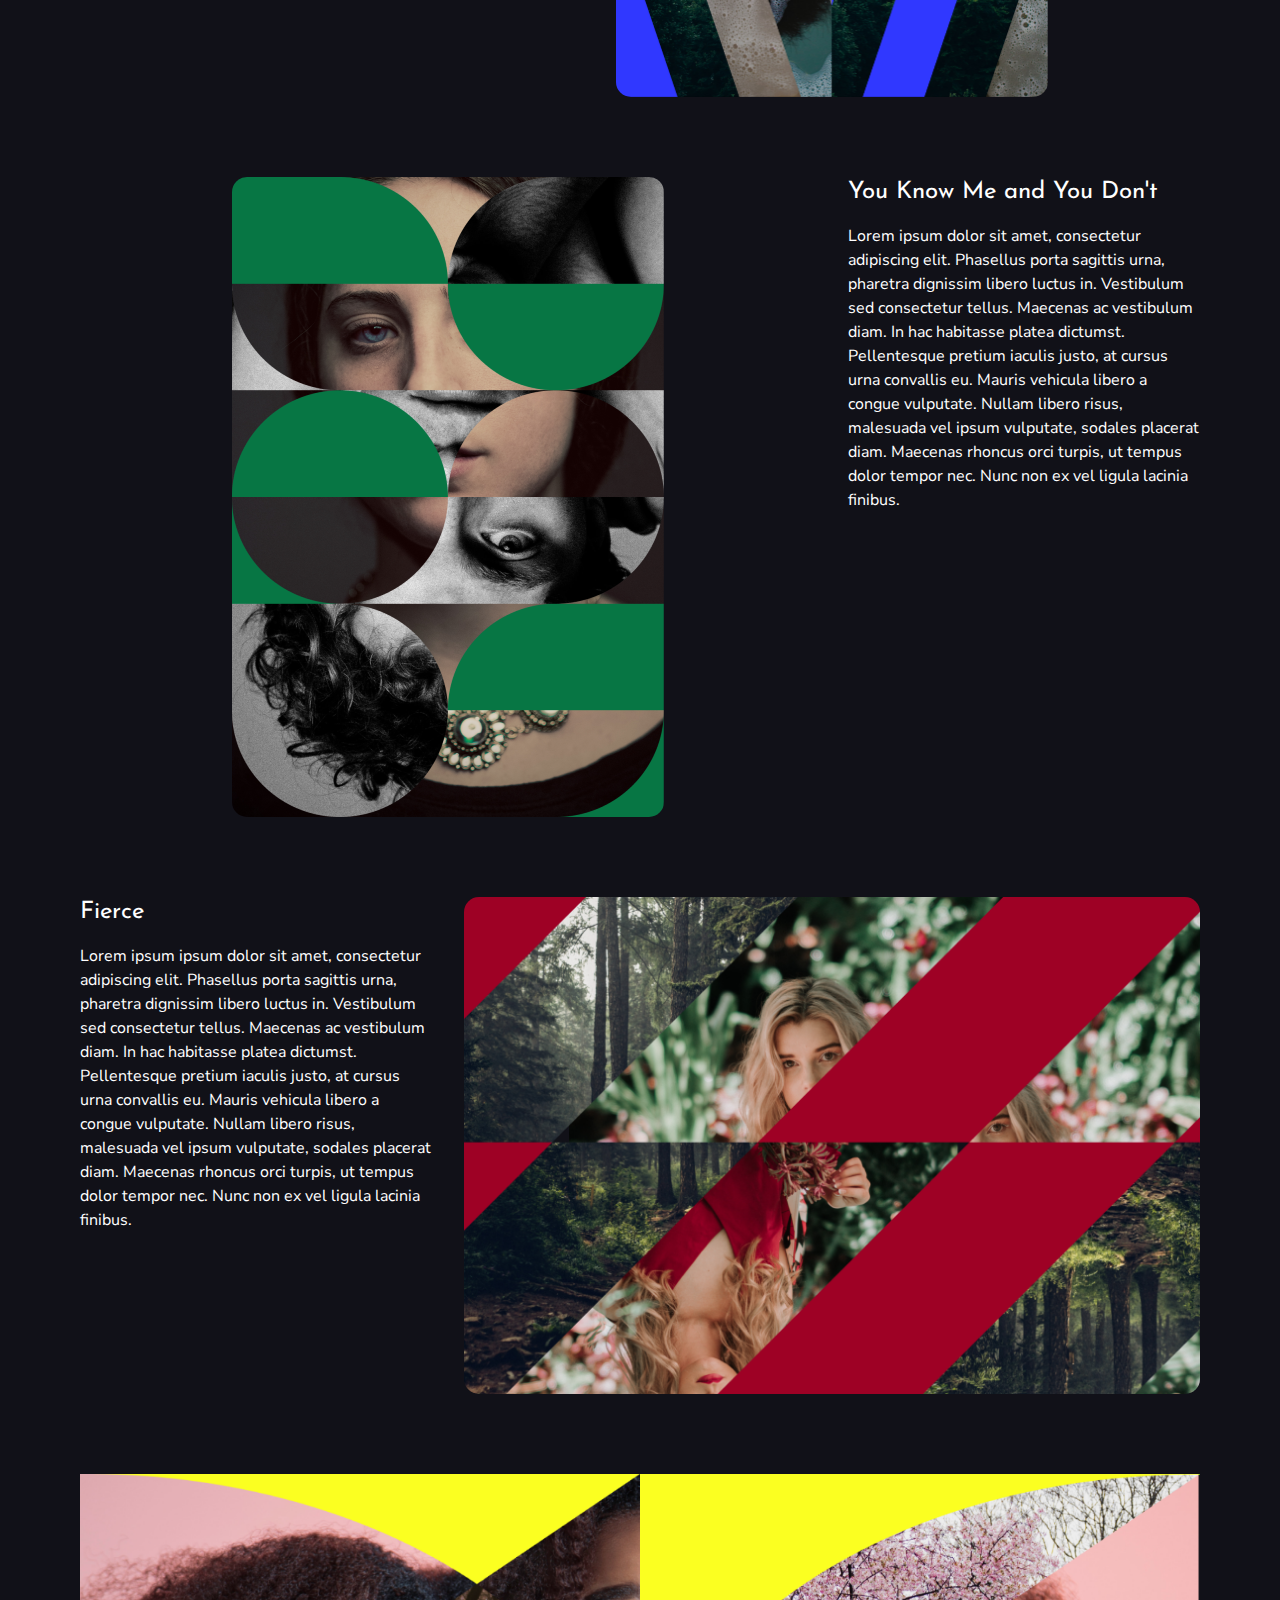
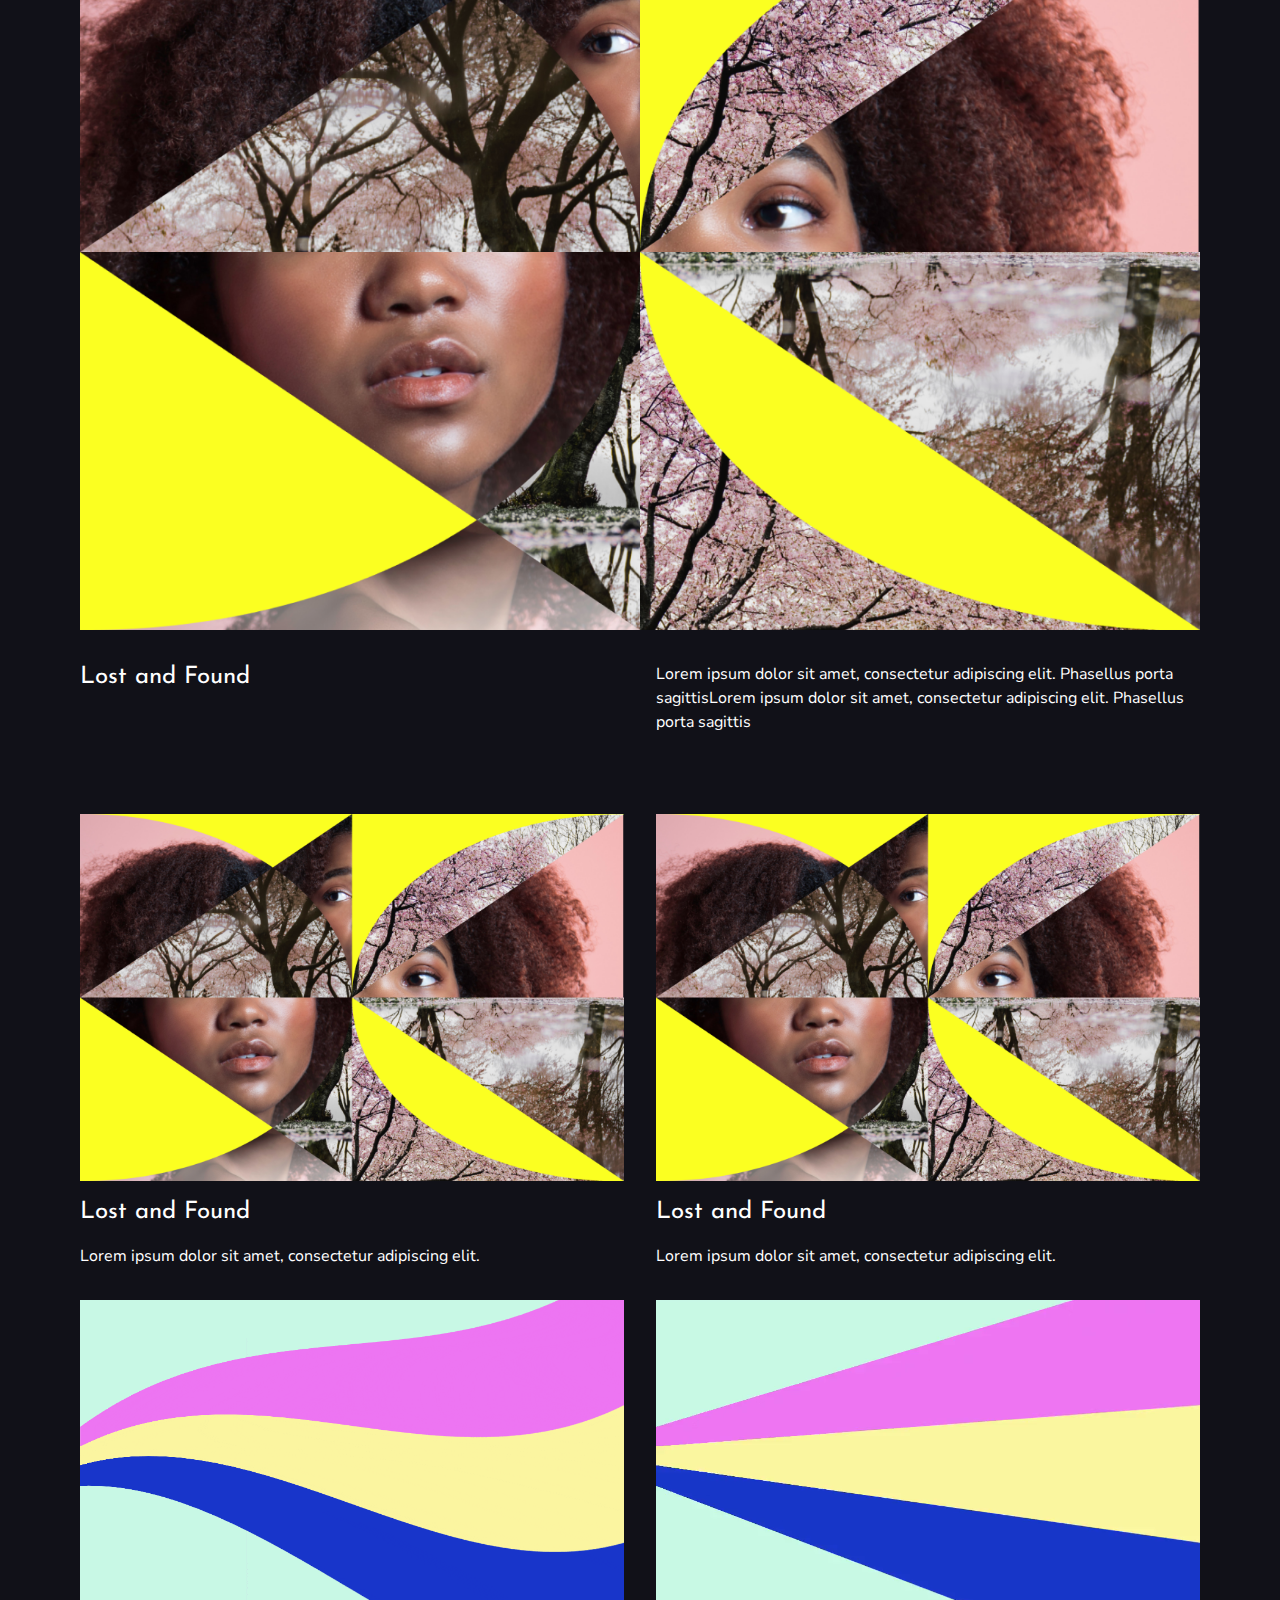
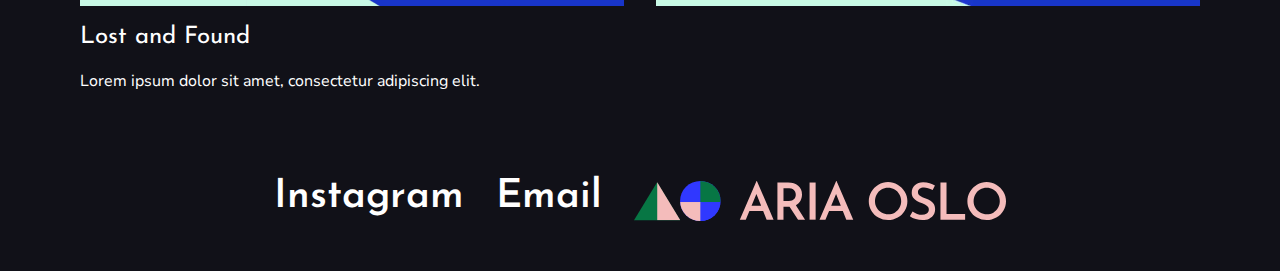
==== commit a258cc91: "background images added" ====
--- a/index.html
+++ b/index.html
@@ -99,10 +99,7 @@
                 <h2>Lost and Found</h2>
                 <p>Lorem ipsum dolor sit amet, consectetur adipiscing elit.</p>
             </div>
-
       </section>
-
-
 
     <footer>
         <a href="https://www.instagram.com/susannedevlin">Instagram</a>
--- a/css/style.css
+++ b/css/style.css
@@ -131,6 +131,15 @@
   margin: 16px 0 16px 0;
 }
 
+body.about-class {
+  background-color: #111118;
+  background-image: url(images/Rectangle 10.png);
+  background-repeat: repeat-x;
+  background-position: center;
+  background-attachment: fixed;
+  background-size: 20px 100%;
+}
+
 section.contact div.form {
   grid-column: 4 / span 6;
 }
@@ -161,6 +170,11 @@
 
 video {
   max-width: 100%;
+}
+
+/* variation7 - adding rounded corners to images */
+section.project img {
+  border-radius: 15px;
 }
 
 footer {
